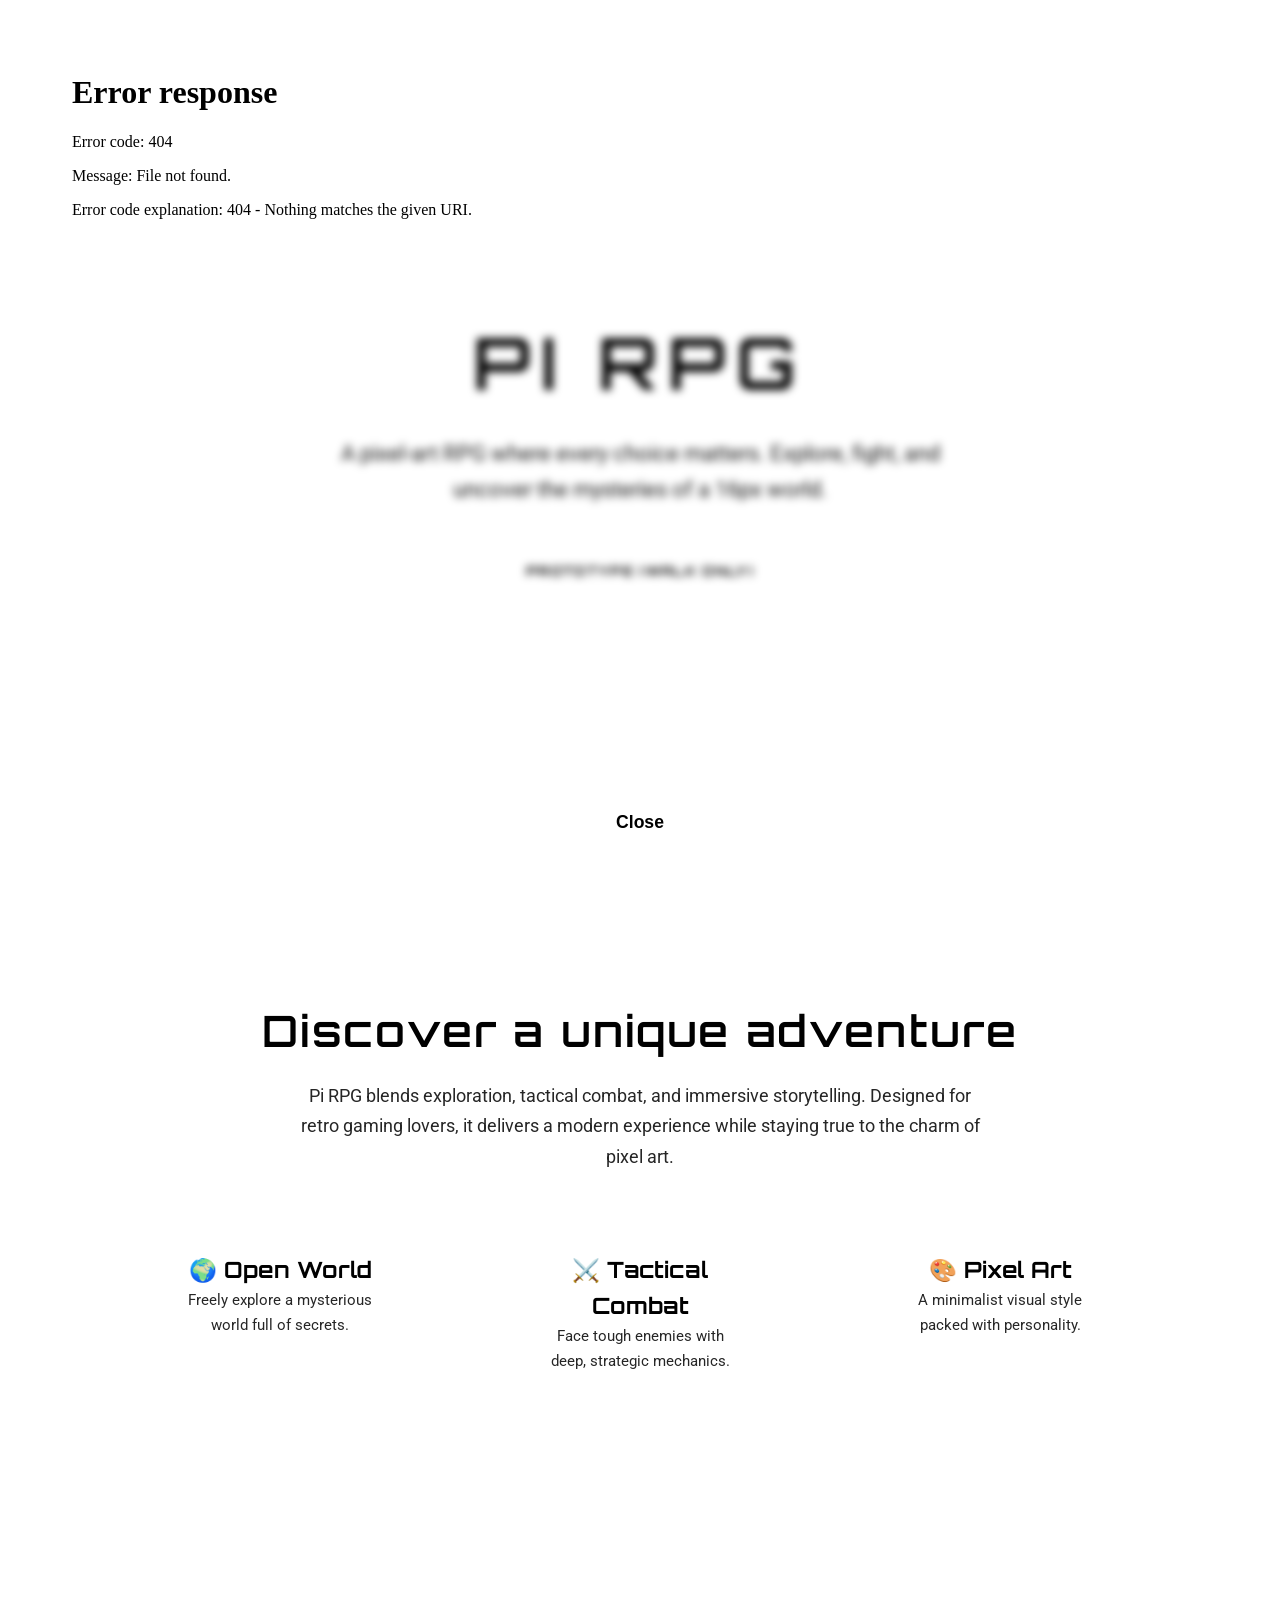
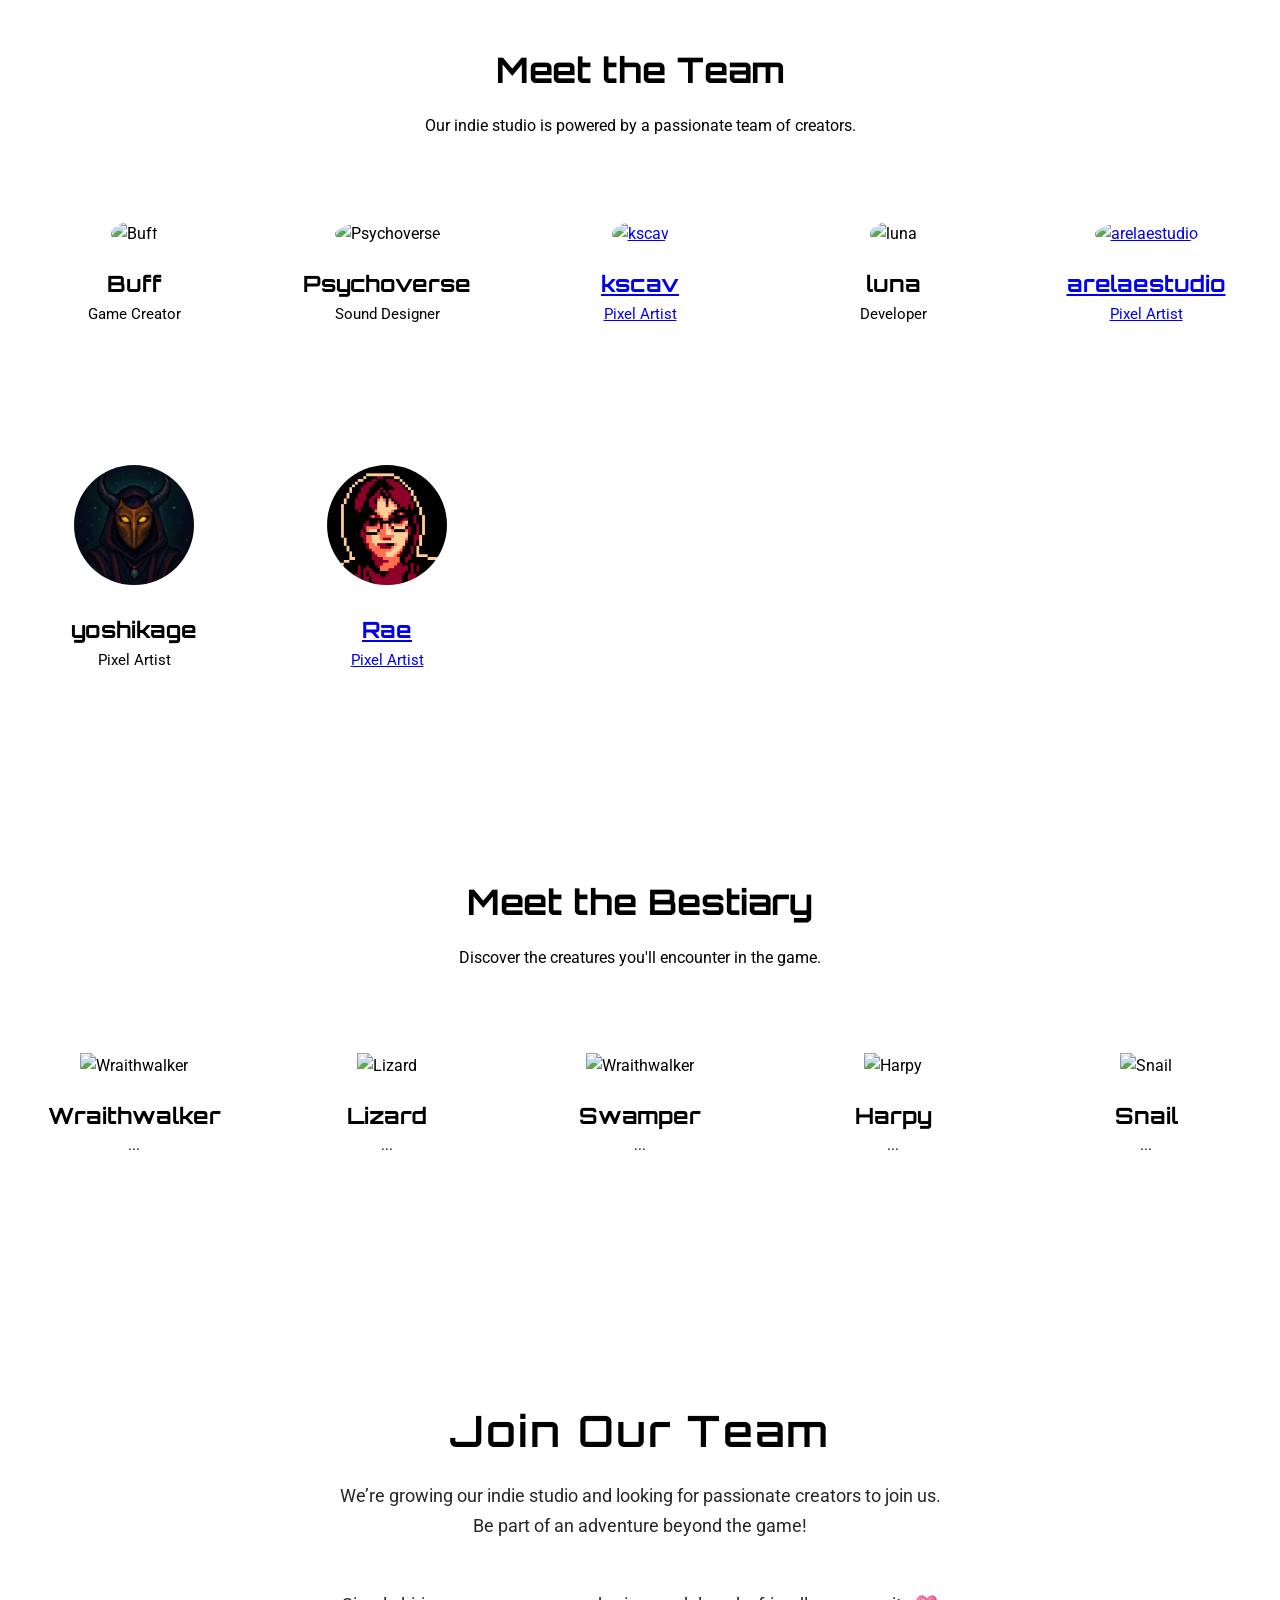
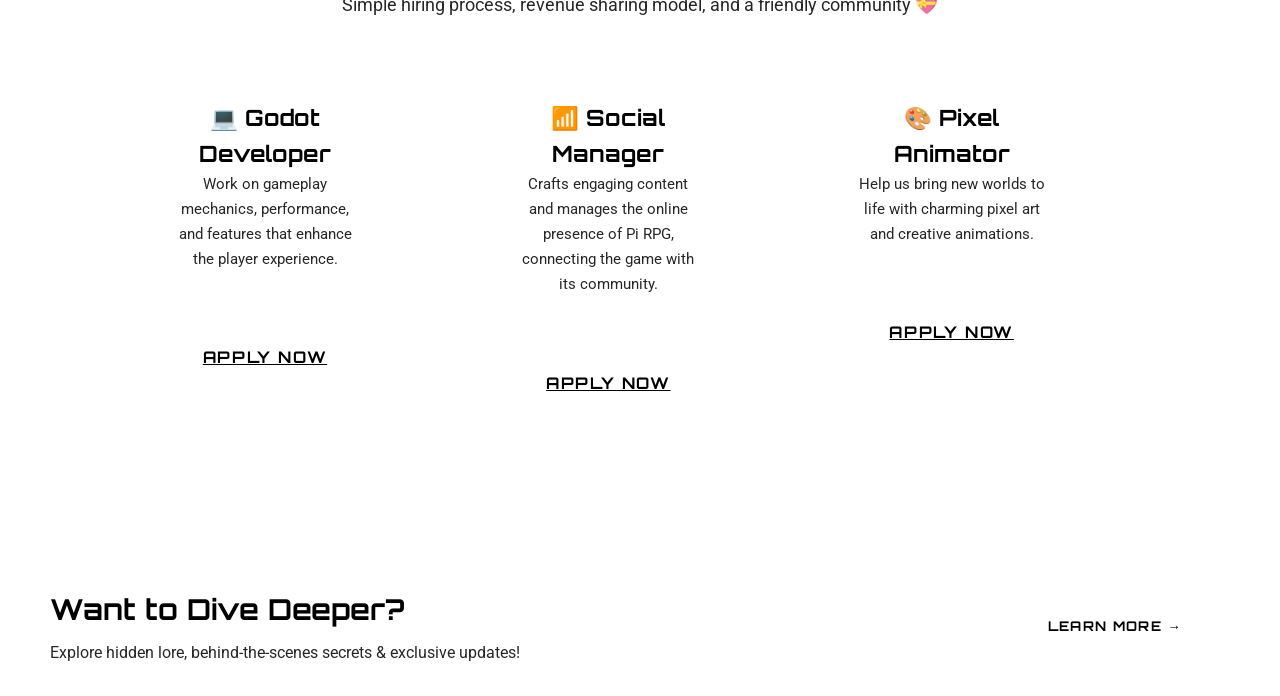
==== index.html @ 61b98105 "Yoshi + Rae" ====
<!DOCTYPE html>
<html lang="en">
<head>
  

    <!-- Google tag (gtag.js) -->
<script async src="https://www.googletagmanager.com/gtag/js?id=G-9VZMG3ZNVC"></script>
<script>
  window.dataLayer = window.dataLayer || [];
  function gtag(){dataLayer.push(arguments);}
  gtag('js', new Date());

  gtag('config', 'G-9VZMG3ZNVC');
</script>
  <meta charset="UTF-8" />
  <title>Pi RPG – Home</title>
  <meta name="viewport" content="width=device-width, initial-scale=1" />
  <link href="https://fonts.googleapis.com/css2?family=Orbitron:wght@600&family=Roboto:wght@300;400;700&display=swap" rel="stylesheet" />
  <link rel="stylesheet" href="css/styles.css" />
  <link rel="stylesheet" href="css/palette.css" />
  <link rel="stylesheet" href="css/scroll-banner.css" />
</head>
<body>

  <!-- HERO -->
  <section class="hero">
    <div class="hero-content">
      <h1>Pi RPG</h1>
      <p>A pixel-art RPG where every choice matters. Explore, fight, and uncover the mysteries of a 16px world.</p>
      <button class="btn-primary" id="playBtn">Prototype (walk only)</button>
    </div>
  </section>

  <!-- Game presentation -->
  <section class="section">
    <h2>Discover a unique adventure</h2>
    <p>Pi RPG blends exploration, tactical combat, and immersive storytelling. Designed for retro gaming lovers, it delivers a modern experience while staying true to the charm of pixel art.</p>
    <div class="features">
      <div class="team-card">
        <h3>🌍 Open World</h3>
        <p>Freely explore a mysterious world full of secrets.</p>
      </div>
      <div class="team-card">
        <h3>⚔️ Tactical Combat</h3>
        <p>Face tough enemies with deep, strategic mechanics.</p>
      </div>
      <div class="team-card">
        <h3>🎨 Pixel Art</h3>
        <p>A minimalist visual style packed with personality.</p>
      </div>
    </div>
  </section>

    <!-- Dynamic Team section -->
  <div id="team-container"></div>
  <div id="bestiary-container"></div>

  <!-- Recruitment section -->
  <section class="section">
    <h2>Join Our Team</h2>
    <p class="recruitment-intro">
      We’re growing our indie studio and looking for passionate creators to join us.  
      <br>Be part of an adventure beyond the game!
    </p>
    <p class="recruitment-intro">
      Simple hiring process, revenue sharing model, and a friendly community 💝
    </p>

    <div class="job-cards">
            <div class="team-card">
        <h3>💻 Godot Developer</h3>
        <p>Work on gameplay mechanics, performance, and features that enhance the player experience.</p>
        <br>
        <a href="https://discord.gg/mexYcAFEc9" target="_blank" class="btn-secondary">Apply Now</a>
      </div>
            <div class="team-card">
        <h3>📶 Social Manager</h3>
        <p>Crafts engaging content and manages the online presence of Pi RPG, connecting the game with its community.</p>
        <br>
        <a href="https://discord.gg/mexYcAFEc9" target="_blank" class="btn-secondary">Apply Now</a>
      </div>
      <div class="team-card">
        <h3>🎨 Pixel Animator</h3>
        <p>Help us bring new worlds to life with charming pixel art and creative animations.</p>
        <br>
        <a href="https://discord.gg/mexYcAFEc9" target="_blank" class="btn-secondary">Apply Now</a>
      </div>

    </div>

  </section>

<section class="learn-more-banner">
  <div class="learn-banner-content">
    <h2>Want to Dive Deeper?</h2>
    <p>Explore hidden lore, behind-the-scenes secrets & exclusive updates!</p>
  </div>
  <button class="btn-primary" onclick="window.location.href='roadmap.html'">
    Learn More →
  </button>
</section>


  <!-- Game modal window -->
  <div class="game-modal" id="gameModal">
    <iframe src="Game/Pi RPG.html" allowfullscreen></iframe>
    <button class="close-btn" id="closeBtn">Close</button>
  </div>

  <script src="js/main.js"></script>

  <!-- Script to load finance.html + team.html + footer.html dynamically -->
  <script>

          // Load team.html
    fetch('bestiary.html')
      .then(response => response.text())
      .then(data => {
        document.getElementById('team-container').innerHTML = data;
      })
      .catch(error => console.error('Error loading bestiary:', error));
  </script>
<div id="scroll-banner-container"></div>
<script src="js/scroll-banner.js"></script>

</body>
</html>
---- css/styles.css ----
@import url('./palette.css');

/* === Reset === */
*, *::before, *::after {
  margin: 0;
  padding: 0;
  box-sizing: border-box;
}

body {
  font-family: 'Roboto', sans-serif;
  background: var(--color-bg-main);
  color: var(--color-text-light);
  line-height: 1.6;
  overflow-x: hidden;
  -webkit-font-smoothing: antialiased;
  -moz-osx-font-smoothing: grayscale;
}

/* === Animations === */
@keyframes fadeInUp {
  from { opacity: 0; transform: translateY(20px);}
  to { opacity: 1; transform: translateY(0);}
}

/* === Hero === */
.hero {
  height: 100vh;
  background: linear-gradient(var(--color-gradient-hero1), var(--color-gradient-hero2)), url('../assets/3.webp') center/cover no-repeat;
  display: flex;
  flex-direction: column;
  justify-content: center;
  align-items: center;
  text-align: center;
  padding: 2rem 1rem;
  animation: fadeInUp 1s ease forwards;
  position: relative;
  z-index: 1;
}
.hero-content {
  background: var(--color-bg-glass);
  backdrop-filter: blur(1px);
  border-radius: 15px;
  padding: 2.5rem 3rem;
  max-width: 720px;
  box-shadow: 0 0 30px var(--color-shadow-glass);
  border: 1px solid var(--color-border-glass);
}
.hero h1 {
  font-family: 'Orbitron', sans-serif;
  font-weight: 600;
  font-size: clamp(3rem, 8vw, 4.5rem);
  letter-spacing: 0.15em;
  color: var(--color-primary);
  margin-bottom: 1rem;
  text-transform: uppercase;
  text-shadow: 0 0 10px var(--color-accent);
}
.hero p {
  font-size: clamp(1rem, 2.5vw, 1.4rem);
  color: var(--color-text-white);
  margin-bottom: 2.5rem;
  opacity: 0.9;
  text-shadow: 0 0 6px var(--color-accent2);
  font-weight: 400;
}

/* === Boutons === */
.btn-primary, .btn-secondary, .btn-social {
  font-family: 'Orbitron', sans-serif;
  border: none;
  border-radius: 40px;
  color: var(--color-text-white);
  font-weight: 700;
  cursor: pointer;
  transition: all 0.3s ease;
  text-transform: uppercase;
  letter-spacing: 0.1em;
  padding: 1rem 3rem;
  background: linear-gradient(135deg, var(--color-primary-dark), var(--color-primary-dark));
}
.btn-primary:hover, .btn-primary:focus,
.btn-secondary:hover, .btn-secondary:focus,
.btn-social:hover, .btn-social:focus {
  background: linear-gradient(135deg, var(--color-secondary), var(--color-accent));
  box-shadow: 0 0 25px var(--color-secondary);
  transform: scale(1.08);
  outline: none;
}
.btn-secondary {
  background: var(--color-accent2);
  border-radius: 10px;
  font-weight: bold;
  padding: 10px 25px;
}
.btn-secondary:hover {
  background: var(--color-secondary);
}

/* === Section === */
.section {
  padding: 6rem 1.5rem 8rem;
  max-width: 1080px;
  margin: 0 auto;
  text-align: center;
  animation: fadeInUp 1.2s ease forwards;
}
.section h2 {
  font-family: 'Orbitron', sans-serif;
  font-weight: 600;
  font-size: 2.7rem;
  color: var(--color-primary);
  margin-bottom: 1rem;
  letter-spacing: 0.05em;
}
.section p {
  max-width: 680px;
  margin: 0 auto 3rem;
  font-size: 1.15rem;
  opacity: 0.85;
  color: var(--color-text-secondary);
  line-height: 1.65;
}

/* === Features === */
.features {
  display: grid;
  grid-template-columns: repeat(auto-fit,minmax(280px,1fr));
  gap: 3rem;
  justify-items: center;
}
.feature {
  background: var(--color-bg-feature);
  border-radius: 20px;
  padding: 2rem 1.5rem;
  box-shadow: 0 0 25px var(--color-accent3);
  transition: transform 0.35s ease, box-shadow 0.35s ease;
  cursor: default;
  width: 100%;
  max-width: 320px;
}
.feature:hover {
  transform: translateY(-8px);
  box-shadow: 0 0 45px var(--color-accent3);
}
.feature h3 {
  font-family: 'Orbitron', sans-serif;
  font-weight: 600;
  font-size: 1.7rem;
  margin-bottom: 0.8rem;
  color: var(--color-secondary);
  text-shadow: 0 0 6px var(--color-secondary);
}
.feature p {
  font-size: 1rem;
  color: var(--color-text-white);
  line-height: 1.5;
}

/* === Modal === */
.game-modal {
  display: none;
  position: fixed;
  inset: 0;
  background: var(--color-bg-modal);
  backdrop-filter: blur(4px);
  display: flex;
  flex-direction: column;
  justify-content: center;
  align-items: center;
  z-index: 9999;
  padding: 2rem 1rem;
}
.game-modal iframe {
  width: 90vw;
  max-width: 1280px;
  height: 80vh;
  border-radius: 15px;
  box-shadow: 0 0 40px var(--color-shadow-modal);
  border: none;
  background: var(--color-bg-dark);
  animation: fadeInUp 0.6s ease forwards;
}
.close-btn {
  margin-top: 1.5rem;
  background: var(--color-text-dark);
  border: none;
  border-radius: 30px;
  color: var(--color-text-white);
  font-weight: 600;
  font-size: 1.1rem;
  padding: 0.9rem 2.5rem;
  cursor: pointer;
  transition: background-color 0.3s ease, transform 0.3s ease;
  box-shadow: 0 0 15px var(--color-accent2);
}
.close-btn:hover, .close-btn:focus {
  background: var(--color-accent);
  box-shadow: 0 0 25px var(--color-accent);
  transform: scale(1.1);
  outline: none;
}

/* === Recruitment === */
.recruitment {
  background: var(--color-bg-dark);
  padding: 80px 20px;
  text-align: center;
}
.recruitment h2 {
  font-family: 'Orbitron', sans-serif;
  font-size: 2.5rem;
  margin-bottom: 15px;
}
.recruitment-intro {
  max-width: 700px;
  margin: 0 auto 50px;
  opacity: 0.8;
  font-size: 1.1rem;
}
.job-cards {
  display: grid;
  grid-template-columns: repeat(auto-fit, minmax(280px, 1fr));
  gap: 30px;
  max-width: 1000px;
  margin: 0 auto;
}
.job-card {
  background: var(--color-bg-gradient-end);
  padding: 30px;
  border-radius: 15px;
  text-align: left;
  box-shadow: 0 0 15px var(--color-shadow-card);
  transition: transform 0.3s ease, box-shadow 0.3s ease;
}
.job-card:hover {
  transform: translateY(-5px);
  box-shadow: 0 0 20px var(--color-shadow-card);
}
.job-card h3 {
  color: var(--color-primary);
  margin-bottom: 15px;
}
.job-card p {
  opacity: 0.85;
  margin-bottom: 20px;
  line-height: 1.4;
}

/* === Team & Bestiary (homogénéisé) === */
.team, .bestiary {
  text-align: center;
  padding: 60px 20px;
  background: var(--color-bg-gradient-start);
  color: var(--color-text-light);
}
.team h2, .bestiary h2 {
  font-family: 'Orbitron', sans-serif;
  font-size: 2.2rem;
  margin-bottom: 15px;
  color: var(--color-primary);
}
.team p, .bestiary p {
  color: var(--color-text-muted);
  margin-bottom: 50px;
  max-width: 600px;
  margin-left: auto;
  margin-right: auto;
  font-size: 1rem;
}
.team-grid, .bestiary-grid {
  display: grid;
  grid-template-columns: repeat(auto-fit, minmax(200px, 1fr));
  gap: 25px;
  justify-items: center;
}
.team-card, .bestiary-card {
  background: var(--color-bg-glass);
  border-radius: 20px;
  padding: 2rem;
  box-shadow: 0 0 20px var(--color-shadow-glass);
  border: 1px solid var(--color-border-glass);
  transition: box-shadow 0.3s ease;
  max-width: 250px;
}
.team-card:hover, .bestiary-card:hover {
  box-shadow: 0 0 35px var(--color-primary);
}
.team-photo, .bestiary-photo {
  width: 120px;
  height: 120px;
  object-fit: cover;
  border-radius: 50%;
  margin-bottom: 1.2rem;
}
.bestiary-photo {
  object-fit: contain;
  border-radius: 0;
  border: none;
}
.team-card h3, .bestiary-card h3 {
  font-family: 'Orbitron', sans-serif;
  font-size: 1.4rem;
  color: var(--color-primary);
}
.team-card p, .bestiary-card p {
  color: var(--color-text-secondary);
  font-size: 0.95rem;
}

/* === Learn More Banner === */
.learn-more-banner {
  display: flex;
  align-items: center;
  justify-content: space-between;
  gap: 20px;
  padding: 30px 50px;
  background: var(--color-bg-banner);
  backdrop-filter: blur(12px);
  border-top: 1px solid var(--color-border-glass);
  box-shadow: 0 -5px 20px var(--color-shadow-glass);
  position: relative;
}
.learn-banner-content {
  max-width: 70%;
}
.learn-banner-content h2 {
  font-family: 'Orbitron', sans-serif;
  font-size: 1.8rem;
  color: var(--color-primary);
  text-shadow: 0 0 8px var(--color-shadow-card);
  margin-bottom: 8px;
}
.learn-banner-content p {
  color: var(--color-text-secondary);
  font-size: 1rem;
  opacity: 0.85;
}

/* === Social Icons === */
.social-icons {
  display: flex;
  justify-content: center;
  gap: 1rem;
}
.btn-social {
  padding: 10px 25px;
  background: var(--color-accent2);
  border: none;
  border-radius: 10px;
  color: var(--color-text-white);
  font-weight: bold;
  cursor: pointer;
  text-decoration: none;
  display: inline-flex;
  align-items: center;
  justify-content: center;
  transition: transform 0.2s ease, background-color 0.3s ease, color 0.3s ease;
}
.btn-social:hover {
  transform: scale(1.05);
}

/* === Responsive === */
@media (max-width: 768px) {
  .hero h1, .section h2, .team h2, .bestiary h2 { font-size: 2rem; }
  .hero-content { padding: 2rem; }
  .btn-primary, .btn-secondary, .btn-social { padding: 1rem 2.5rem; font-size: 1.1rem; }
  .feature { max-width: 100%; }
  .learn-more-banner { flex-direction: column; text-align: center; }
  .learn-banner-content { max-width: 100%; }
}

/* === Social hover colors (non palette, réseaux) === */
.btn-social.twitter:hover { background-color: #1DA1F2; color: white; }
.btn-social.reddit:hover { background-color: #FF4500; color: white; }
.btn-social.instagram:hover { background: radial-gradient(circle at 30% 107%, #fdf497 0%, #fdf497 5%, #fd5949 45%, #d6249f 60%, #285AEB 90%); color: white; }
.btn-social.tiktok:hover { background-color: #69C9D0; color: white; }
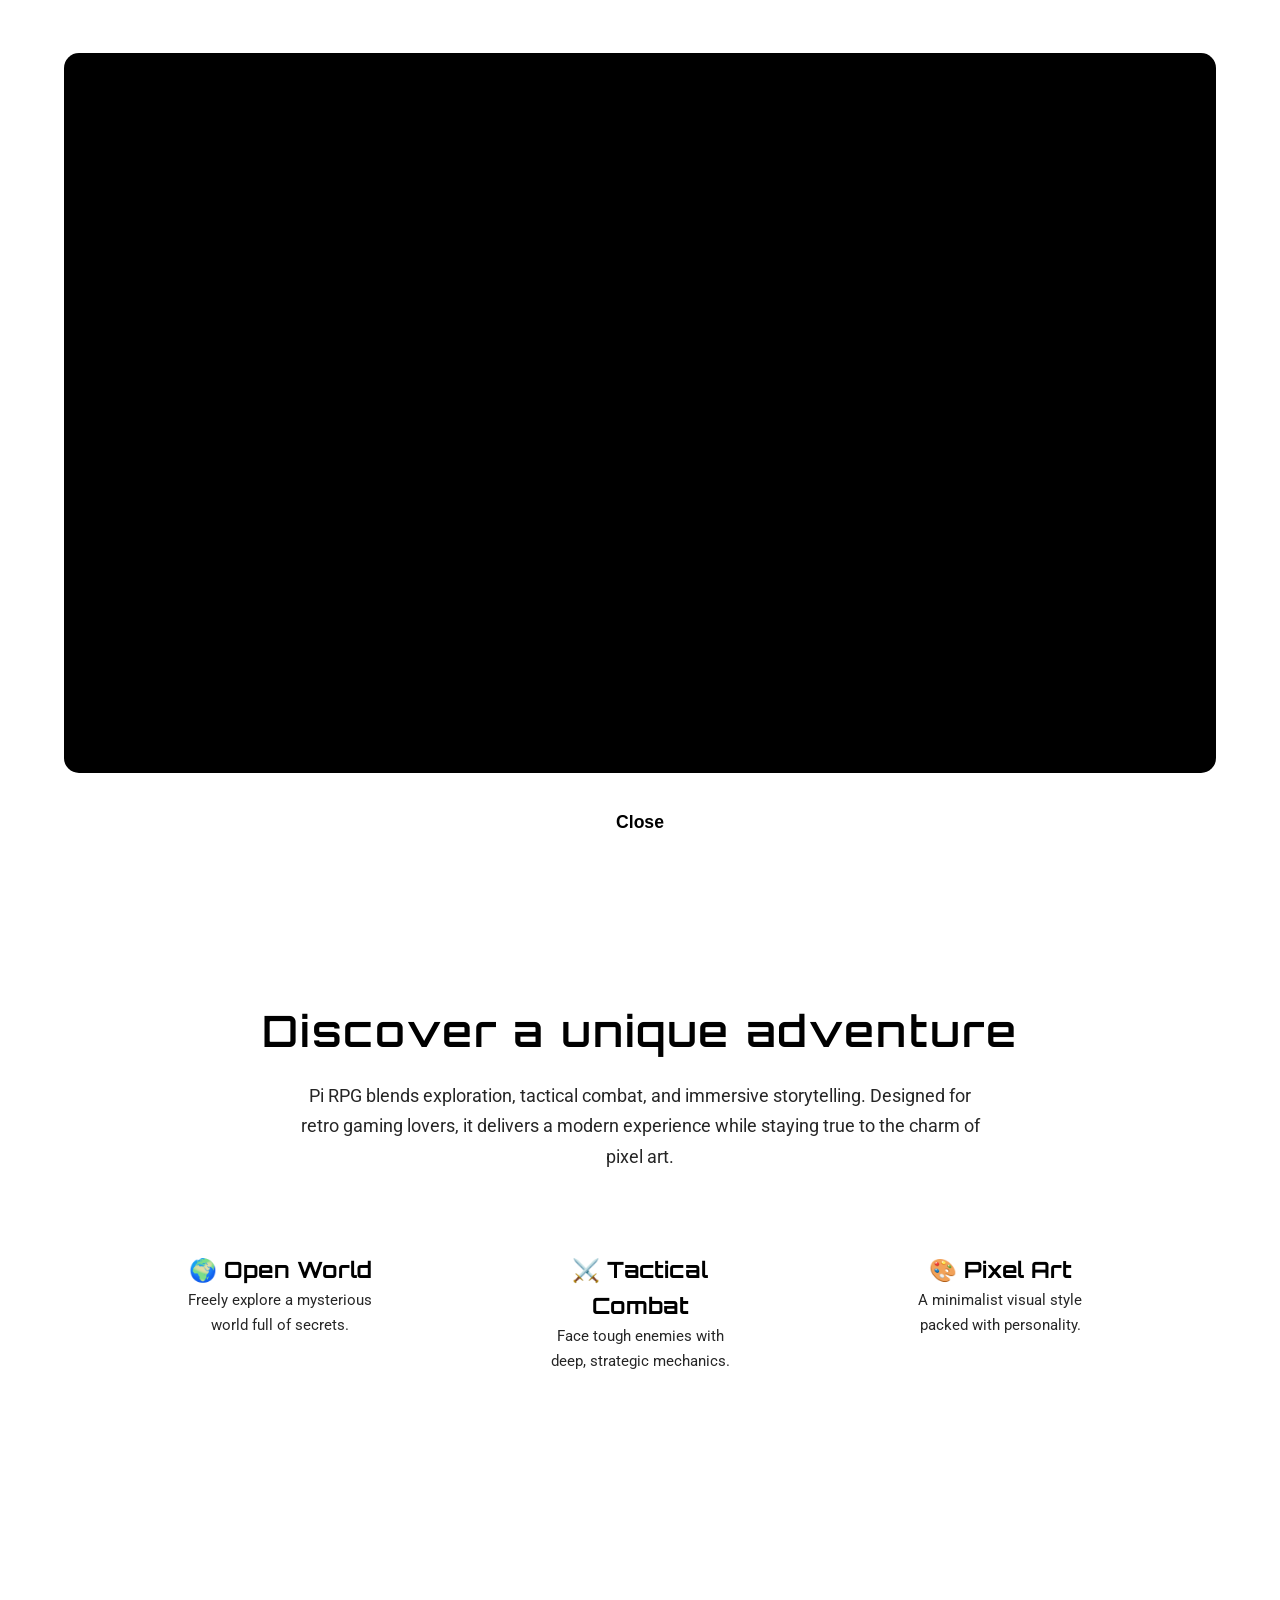
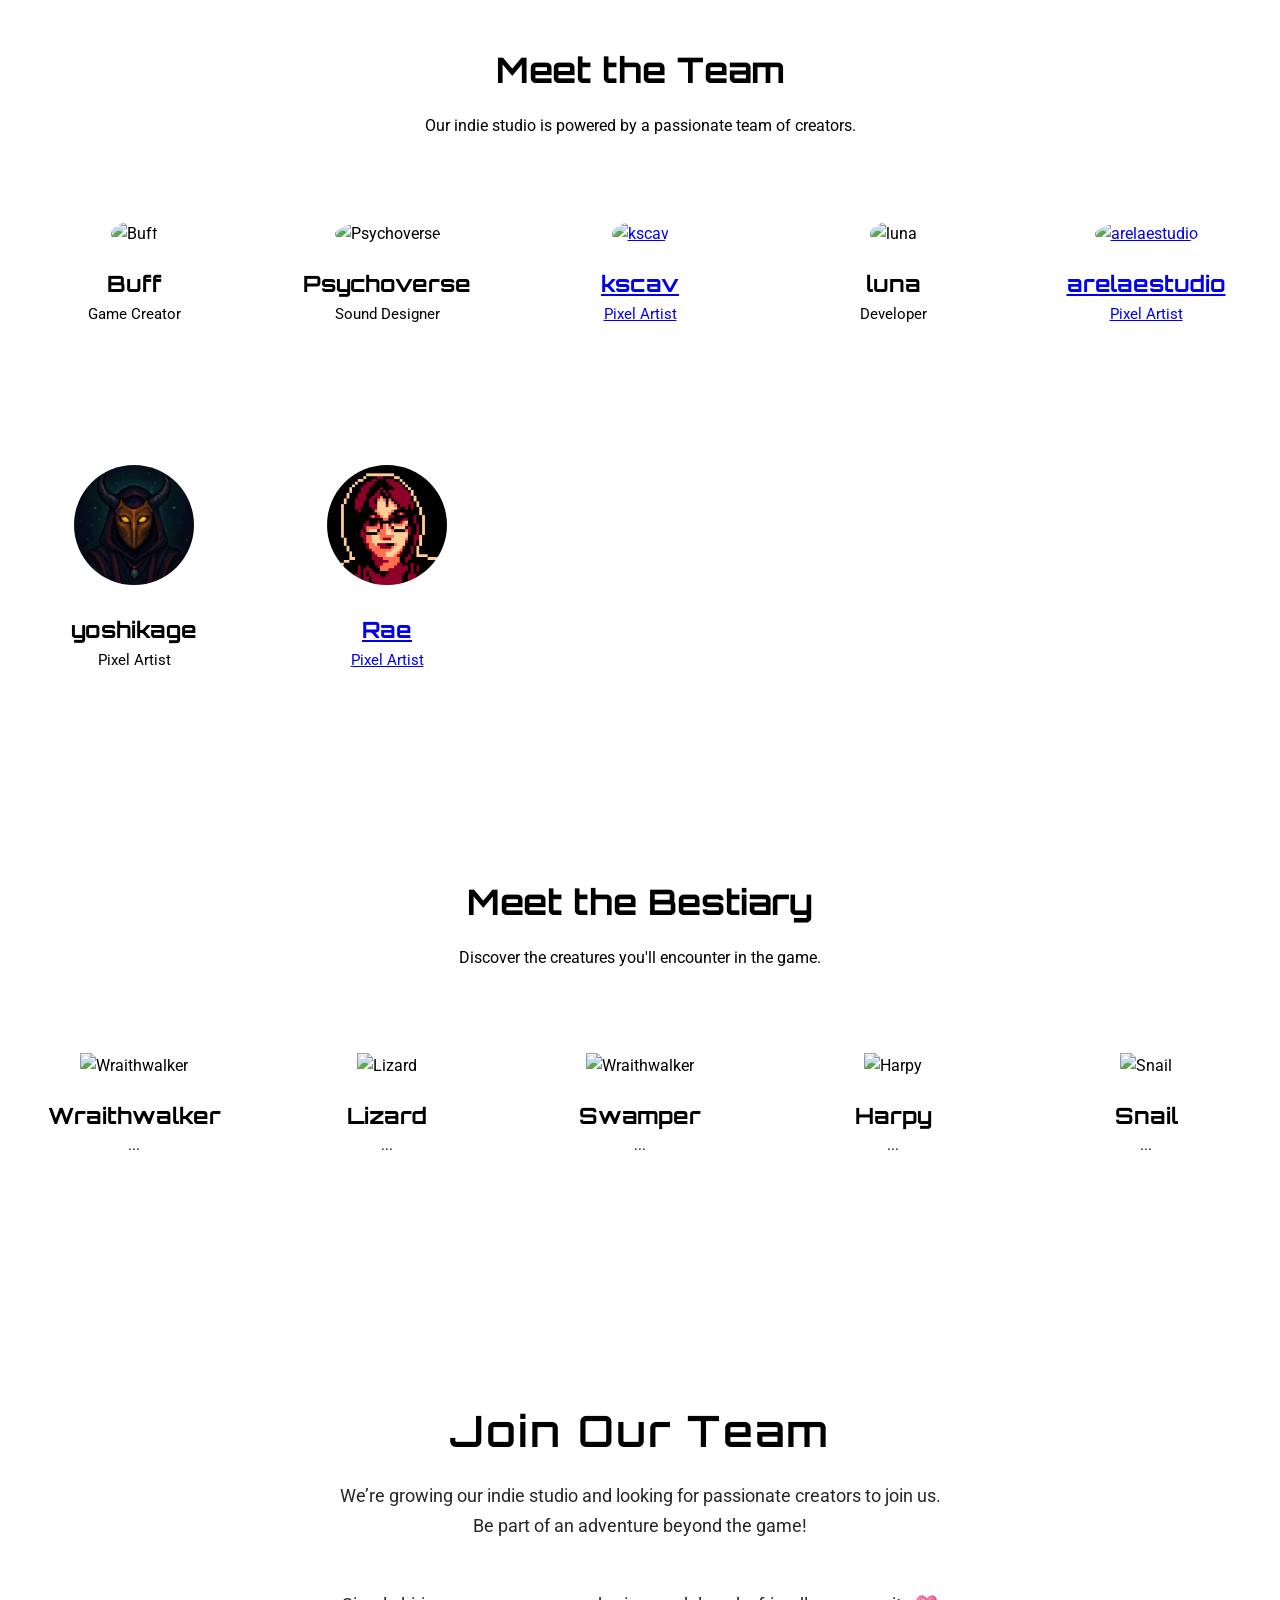
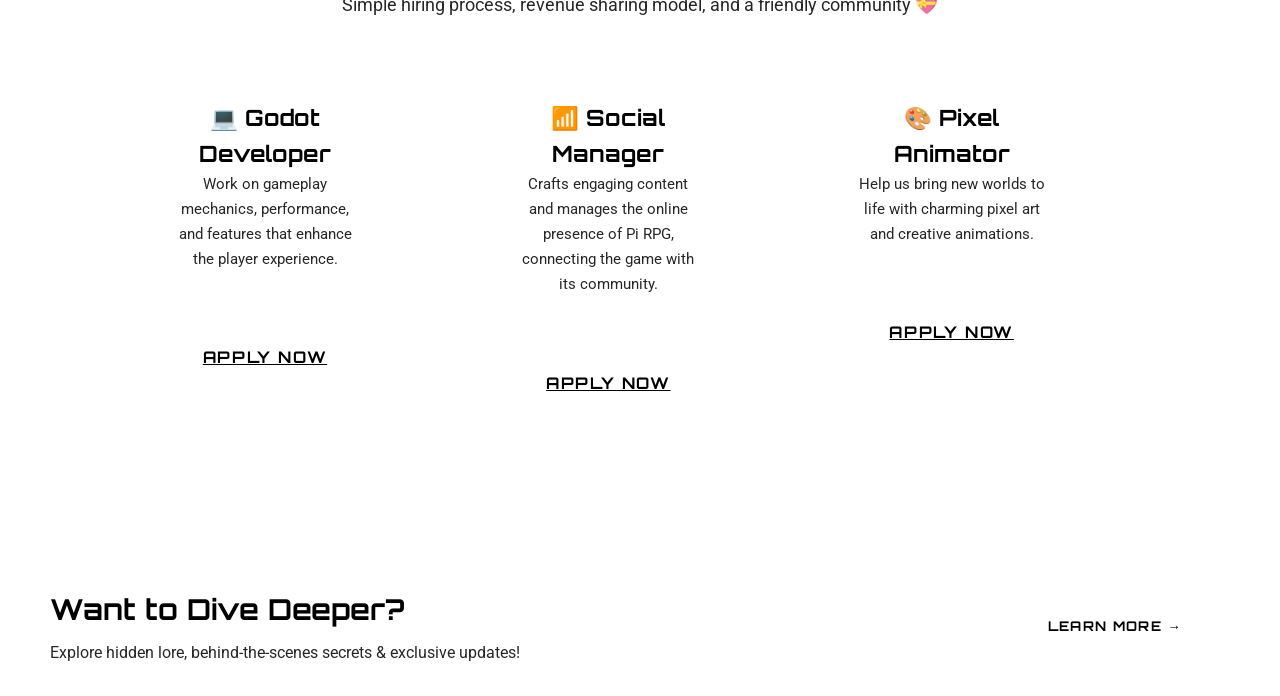
==== commit 6fcc2876: "gam" ====
--- a/index.html
+++ b/index.html
@@ -103,7 +103,7 @@
 
   <!-- Game modal window -->
   <div class="game-modal" id="gameModal">
-    <iframe src="Game/Pi RPG.html" allowfullscreen></iframe>
+    <iframe src="Game2/index.html" allowfullscreen></iframe>
     <button class="close-btn" id="closeBtn">Close</button>
   </div>
 
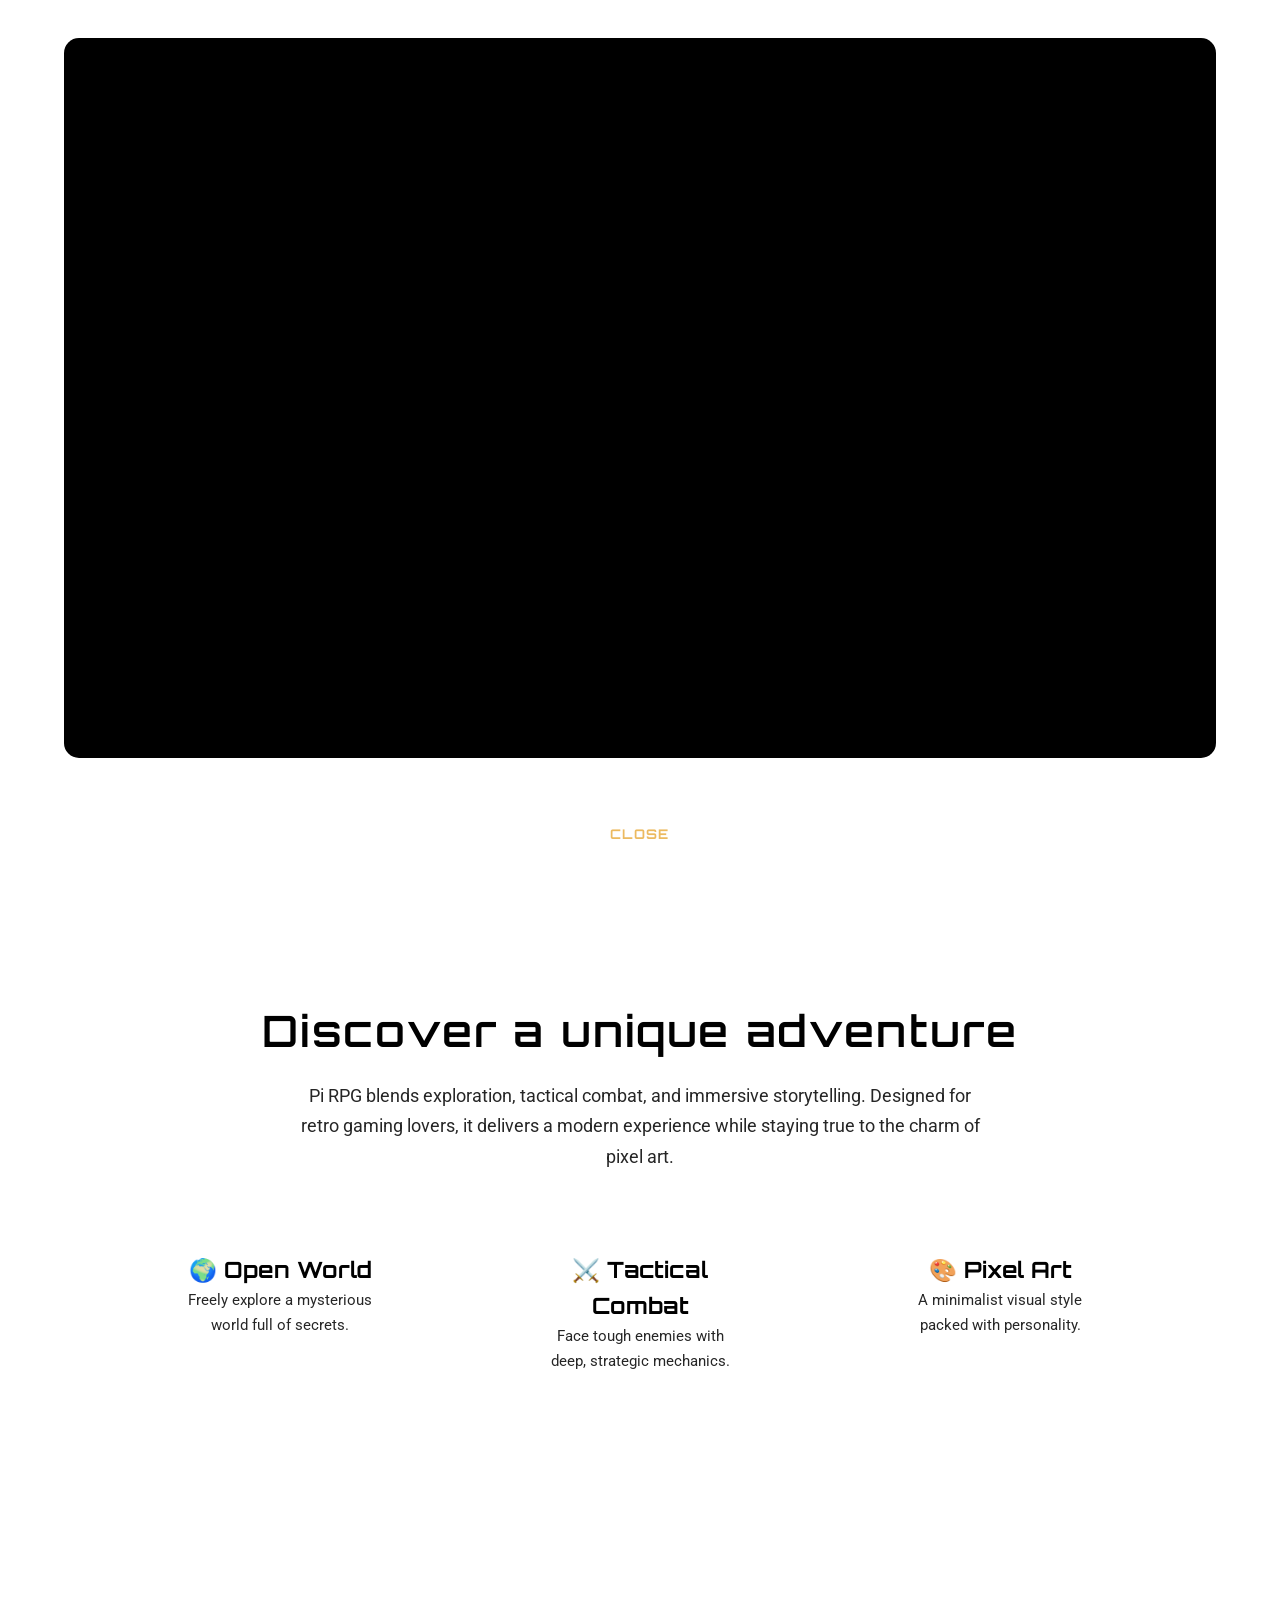
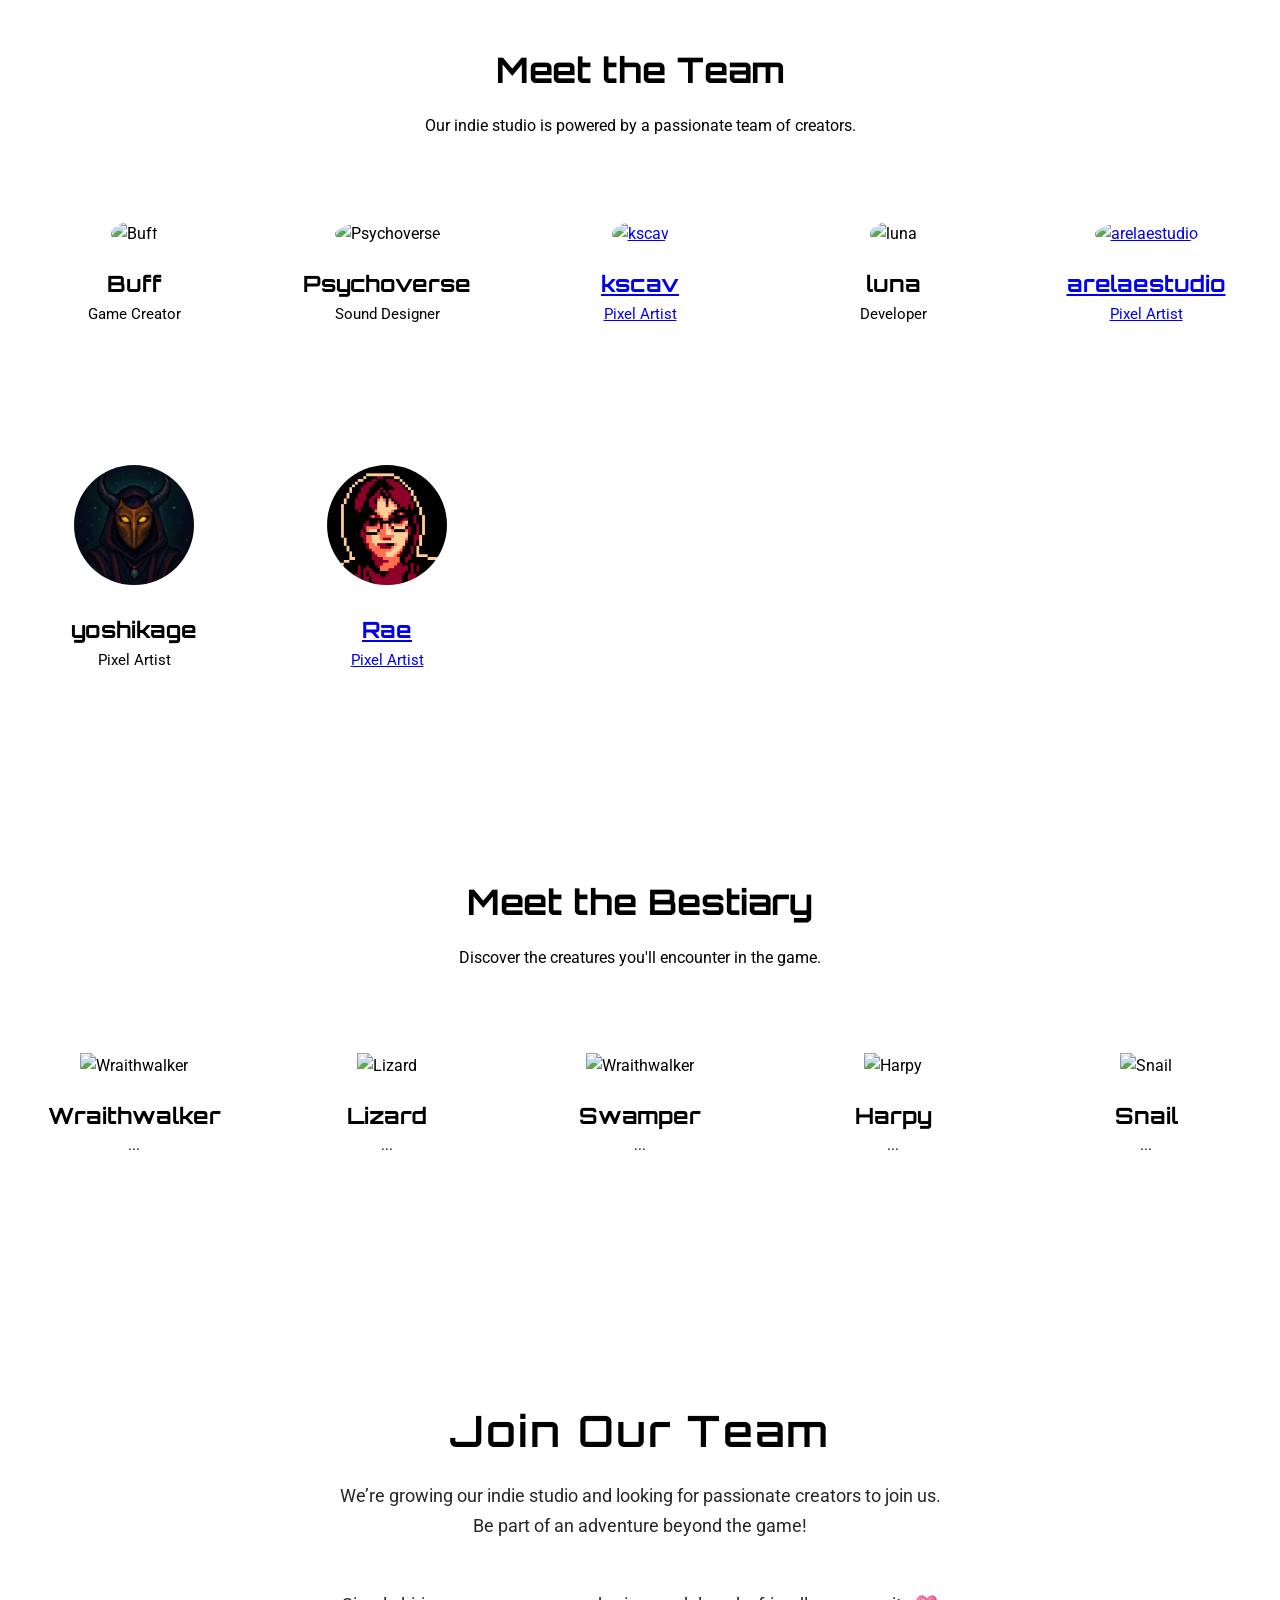
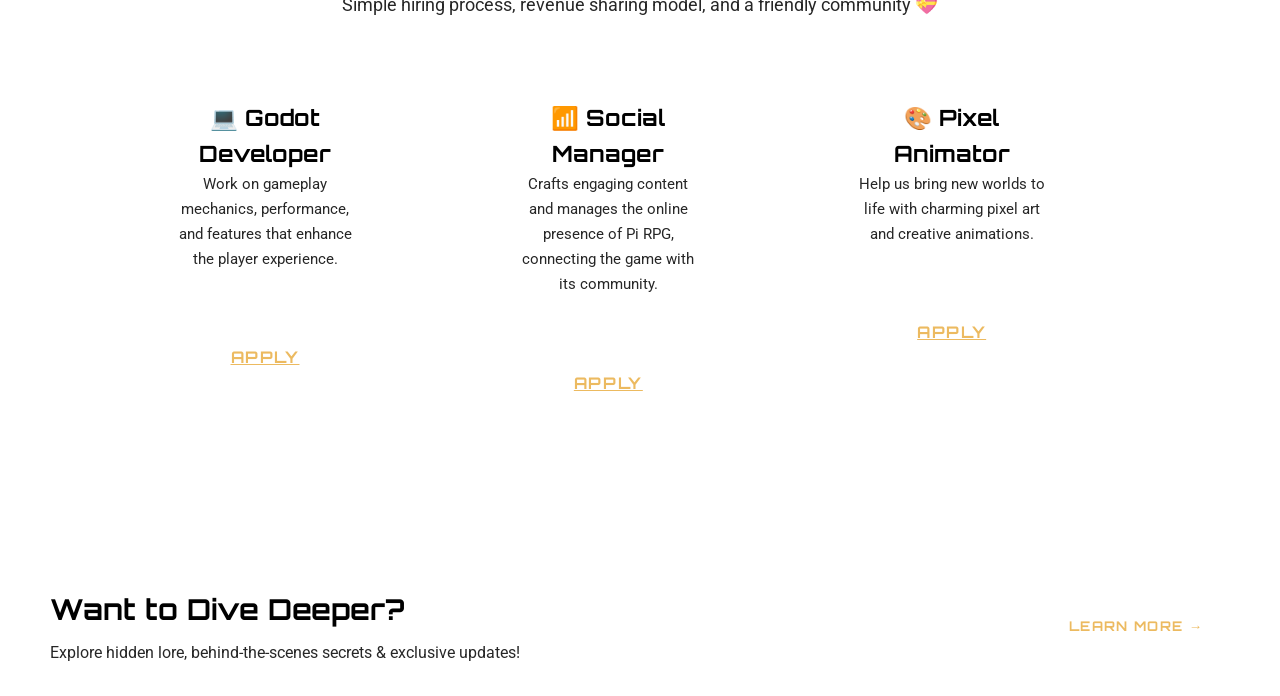
==== commit a21cb75f: "dialog + npc movement" ====
--- a/index.html
+++ b/index.html
@@ -24,12 +24,12 @@
 
   <!-- HERO -->
   <section class="hero">
-    <div class="hero-content">
-      <h1>Pi RPG</h1>
-      <p>A pixel-art RPG where every choice matters. Explore, fight, and uncover the mysteries of a 16px world.</p>
-      <button class="btn-primary" id="playBtn">Prototype (walk only)</button>
-    </div>
-  </section>
+  <div class="hero-content">
+    <img src="assets/LogoPi.png" alt="Pi RPG Logo" class="hero-logo">
+    <p>A pixel-art RPG where every choice matters. Explore, fight, and uncover the mysteries of a 16px world.</p>
+    <button class="btn-prototype" id="playBtn">Prototype</button>
+  </div>
+</section>
 
   <!-- Game presentation -->
   <section class="section">
@@ -71,19 +71,19 @@
         <h3>💻 Godot Developer</h3>
         <p>Work on gameplay mechanics, performance, and features that enhance the player experience.</p>
         <br>
-        <a href="https://discord.gg/mexYcAFEc9" target="_blank" class="btn-secondary">Apply Now</a>
+        <a href="https://discord.gg/mexYcAFEc9" target="_blank" class="btn-secondary">Apply</a>
       </div>
             <div class="team-card">
         <h3>📶 Social Manager</h3>
         <p>Crafts engaging content and manages the online presence of Pi RPG, connecting the game with its community.</p>
         <br>
-        <a href="https://discord.gg/mexYcAFEc9" target="_blank" class="btn-secondary">Apply Now</a>
+        <a href="https://discord.gg/mexYcAFEc9" target="_blank" class="btn-secondary">Apply</a>
       </div>
       <div class="team-card">
         <h3>🎨 Pixel Animator</h3>
         <p>Help us bring new worlds to life with charming pixel art and creative animations.</p>
         <br>
-        <a href="https://discord.gg/mexYcAFEc9" target="_blank" class="btn-secondary">Apply Now</a>
+        <a href="https://discord.gg/mexYcAFEc9" target="_blank" class="btn-secondary">Apply</a>
       </div>
 
     </div>
--- a/css/styles.css
+++ b/css/styles.css
@@ -64,37 +64,49 @@
   text-shadow: 0 0 6px var(--color-accent2);
   font-weight: 400;
 }
+.hero-logo {
+  display: block;
+  margin: 0 auto 1.2em auto;
+  max-width: 420px;
+  width: 90%;
+  height: auto;
+  border-radius: 18px;
+  background: transparent;
+}
 
 /* === Boutons === */
-.btn-primary, .btn-secondary, .btn-social {
-  font-family: 'Orbitron', sans-serif;
+.btn-primary,
+.btn-secondary,
+.btn-social,
+.btn-prototype,
+.close-btn {
+  background: url('../assets/DialogBox.png') center center / 100% 100% no-repeat;
+  color: #ecba60;
   border: none;
-  border-radius: 40px;
-  color: var(--color-text-white);
+  border-radius: 12px;
+  box-shadow: none;
+  background-color: transparent;
+  position: relative;
+  min-width: 180px;
+  min-height: 56px;
+  font-family: 'Orbitron', sans-serif;
   font-weight: 700;
-  cursor: pointer;
-  transition: all 0.3s ease;
   text-transform: uppercase;
   letter-spacing: 0.1em;
-  padding: 1rem 3rem;
-  background: linear-gradient(135deg, var(--color-primary-dark), var(--color-primary-dark));
+  cursor: pointer;
+  transition: filter 0.2s, transform 0.2s;
+  z-index: 1;
+  padding: 1em 2em;
 }
 .btn-primary:hover, .btn-primary:focus,
 .btn-secondary:hover, .btn-secondary:focus,
-.btn-social:hover, .btn-social:focus {
-  background: linear-gradient(135deg, var(--color-secondary), var(--color-accent));
-  box-shadow: 0 0 25px var(--color-secondary);
-  transform: scale(1.08);
+.btn-social:hover, .btn-social:focus,
+.btn-prototype:hover, .btn-prototype:focus,
+.close-btn:hover, .close-btn:focus {
+  filter: brightness(1.1) drop-shadow(0 0 8px var(--color-primary-light));
+  transform: scale(1.05);
   outline: none;
-}
-.btn-secondary {
-  background: var(--color-accent2);
-  border-radius: 10px;
-  font-weight: bold;
-  padding: 10px 25px;
-}
-.btn-secondary:hover {
-  background: var(--color-secondary);
+  color: #fff;
 }
 
 /* === Section === */
@@ -182,23 +194,7 @@
   animation: fadeInUp 0.6s ease forwards;
 }
 .close-btn {
-  margin-top: 1.5rem;
-  background: var(--color-text-dark);
-  border: none;
-  border-radius: 30px;
-  color: var(--color-text-white);
-  font-weight: 600;
-  font-size: 1.1rem;
-  padding: 0.9rem 2.5rem;
-  cursor: pointer;
-  transition: background-color 0.3s ease, transform 0.3s ease;
-  box-shadow: 0 0 15px var(--color-accent2);
-}
-.close-btn:hover, .close-btn:focus {
-  background: var(--color-accent);
-  box-shadow: 0 0 25px var(--color-accent);
-  transform: scale(1.1);
-  outline: none;
+  margin-top: 3rem;
 }
 
 /* === Recruitment === */
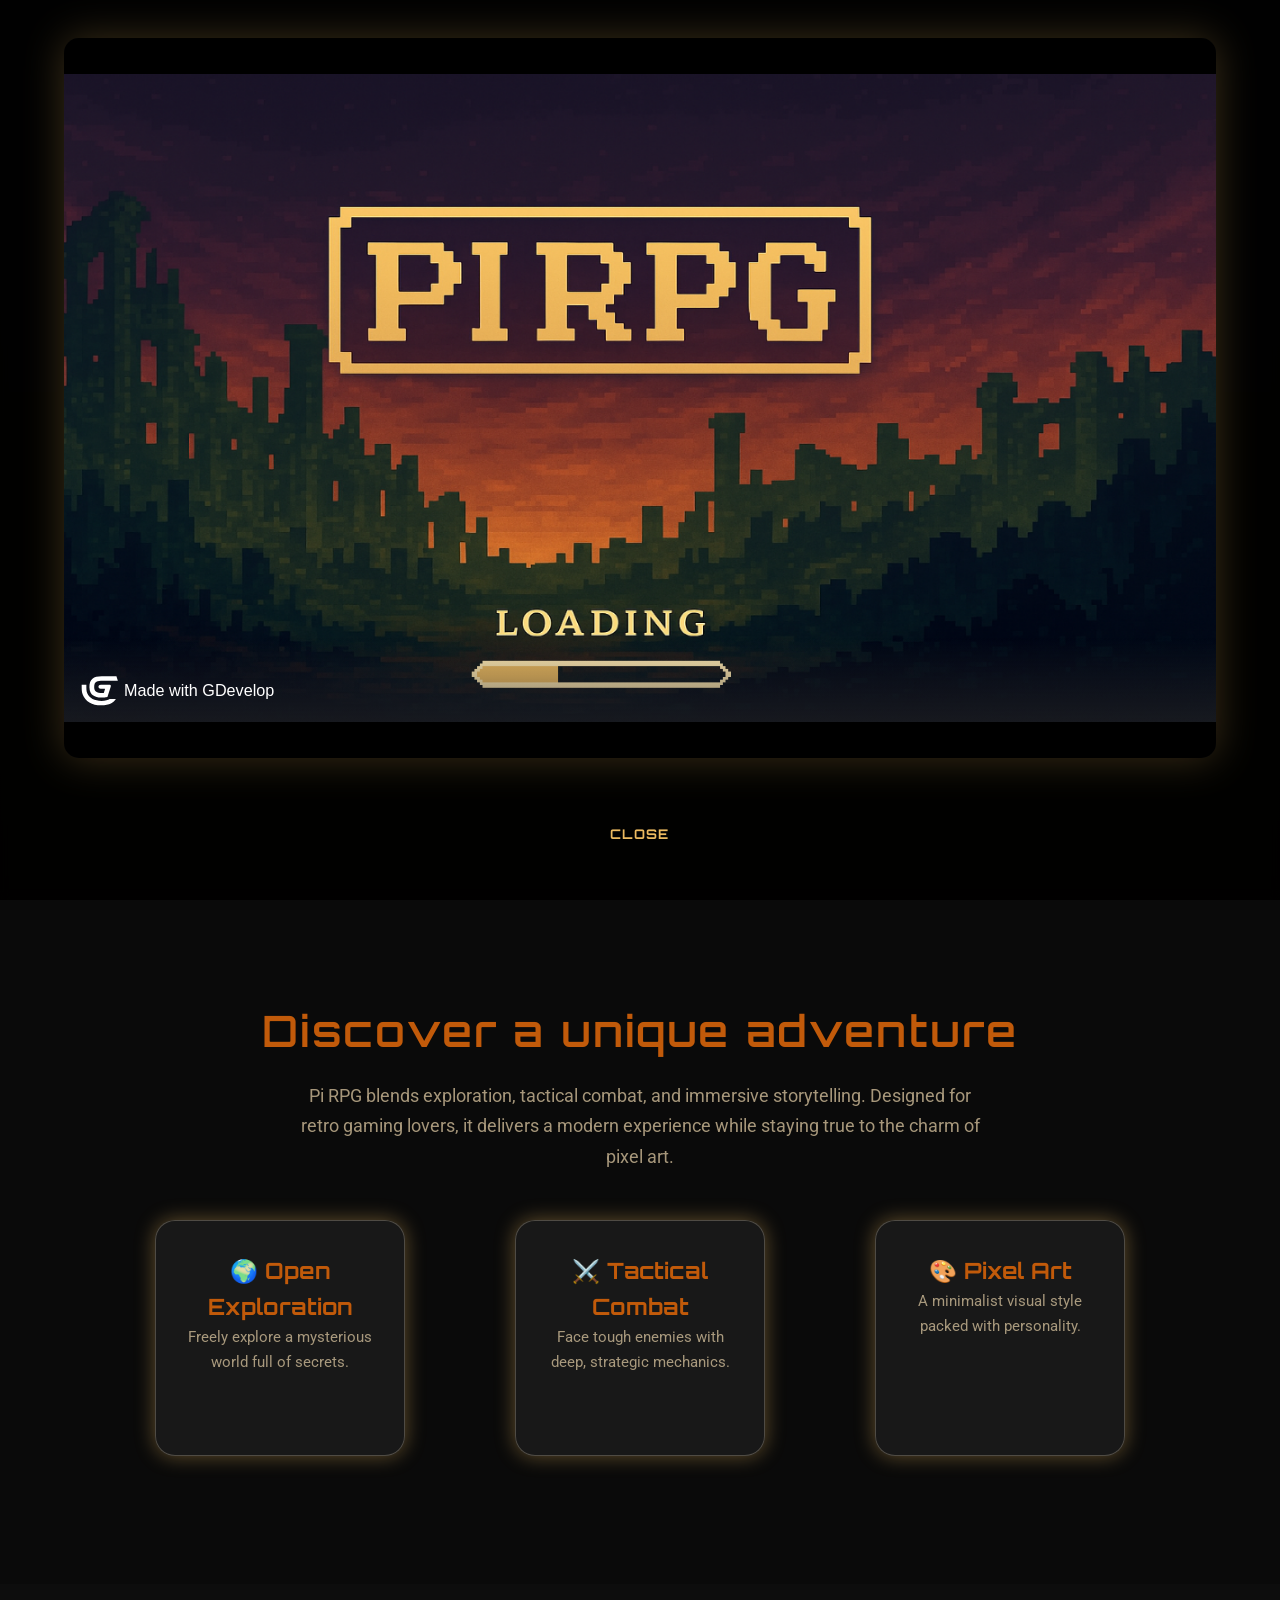
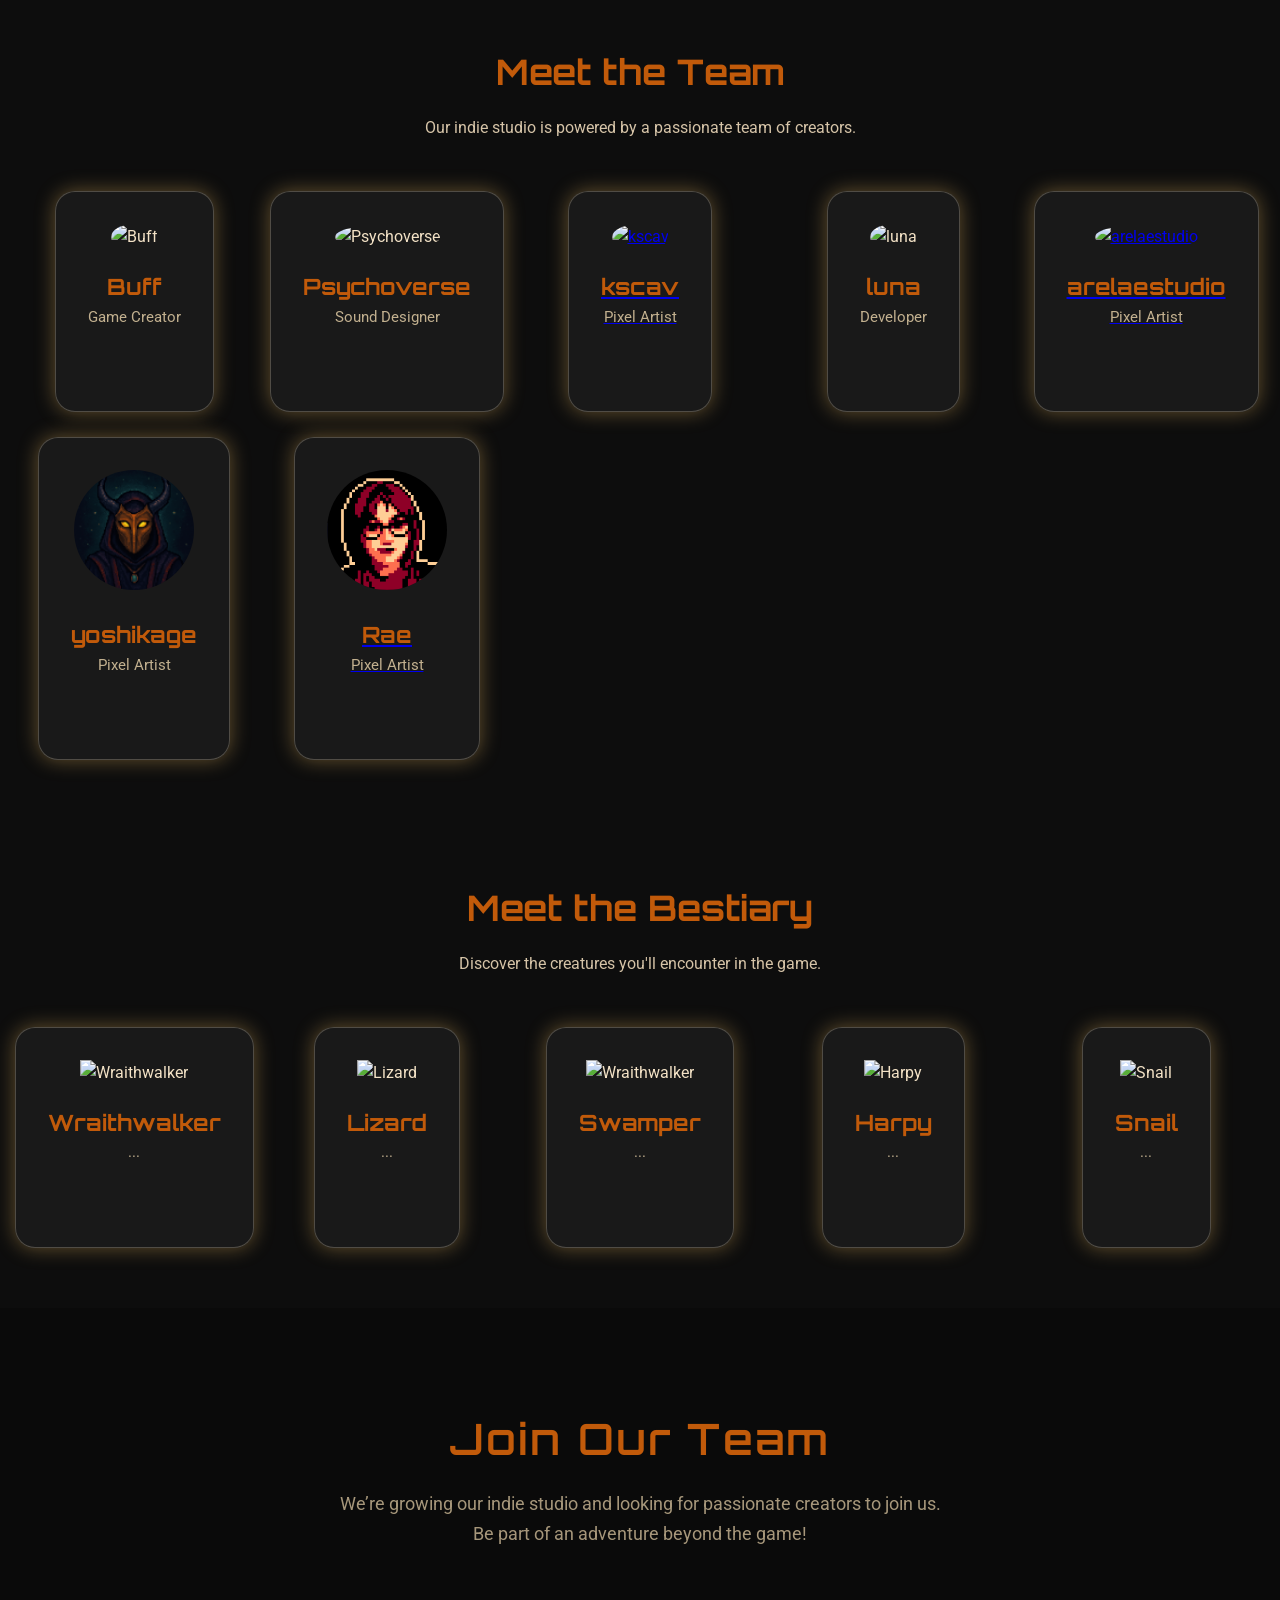
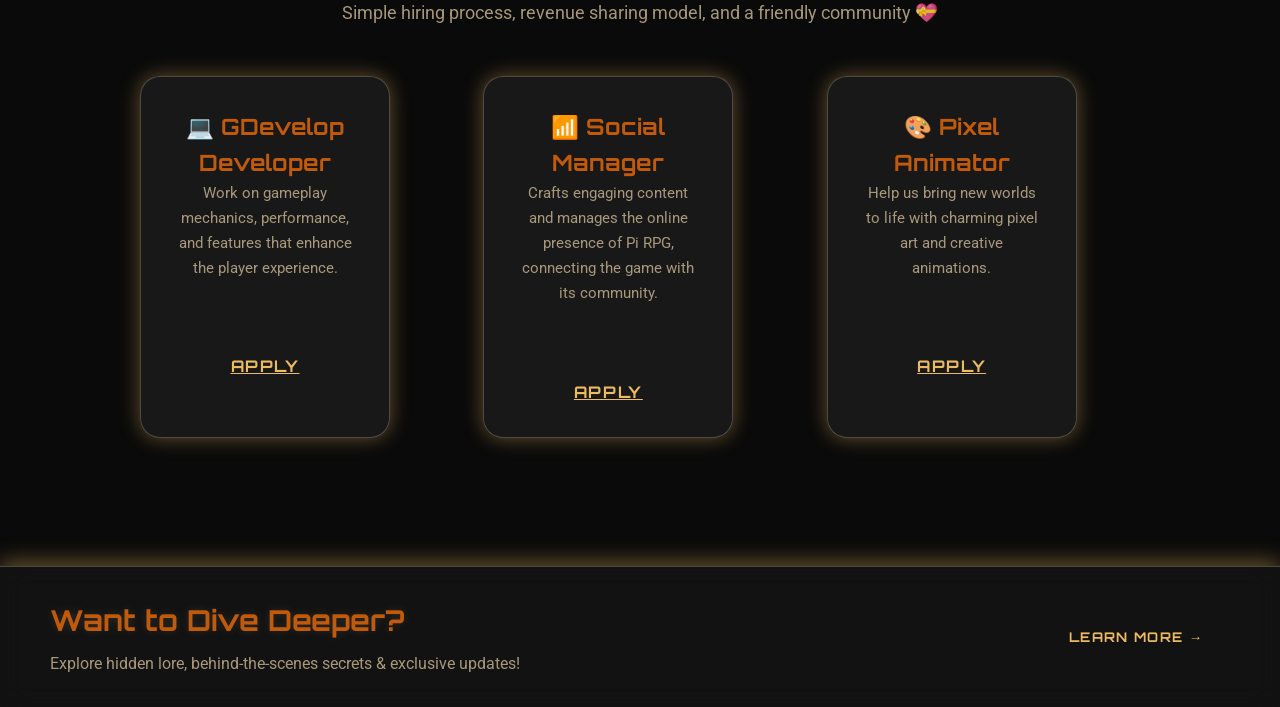
==== commit c1fbd4da: "new logo + game update" ====
--- a/index.html
+++ b/index.html
@@ -15,6 +15,7 @@
   <meta charset="UTF-8" />
   <title>Pi RPG – Home</title>
   <meta name="viewport" content="width=device-width, initial-scale=1" />
+  <link rel="icon" type="image/png" href="assets/LogoPi2.png" />
   <link href="https://fonts.googleapis.com/css2?family=Orbitron:wght@600&family=Roboto:wght@300;400;700&display=swap" rel="stylesheet" />
   <link rel="stylesheet" href="css/styles.css" />
   <link rel="stylesheet" href="css/palette.css" />
@@ -25,7 +26,7 @@
   <!-- HERO -->
   <section class="hero">
   <div class="hero-content">
-    <img src="assets/LogoPi.png" alt="Pi RPG Logo" class="hero-logo">
+    <img src="assets/LogoPi2.png" alt="Pi RPG Logo" class="hero-logo">
     <p>A pixel-art RPG where every choice matters. Explore, fight, and uncover the mysteries of a 16px world.</p>
     <button class="btn-prototype" id="playBtn">Prototype</button>
   </div>
@@ -37,7 +38,7 @@
     <p>Pi RPG blends exploration, tactical combat, and immersive storytelling. Designed for retro gaming lovers, it delivers a modern experience while staying true to the charm of pixel art.</p>
     <div class="features">
       <div class="team-card">
-        <h3>🌍 Open World</h3>
+        <h3>🌍 Open Exploration</h3>
         <p>Freely explore a mysterious world full of secrets.</p>
       </div>
       <div class="team-card">
@@ -68,7 +69,7 @@
 
     <div class="job-cards">
             <div class="team-card">
-        <h3>💻 Godot Developer</h3>
+        <h3>💻 GDevelop Developer</h3>
         <p>Work on gameplay mechanics, performance, and features that enhance the player experience.</p>
         <br>
         <a href="https://discord.gg/mexYcAFEc9" target="_blank" class="btn-secondary">Apply</a>
--- a/css/styles.css
+++ b/css/styles.css
@@ -42,7 +42,7 @@
   backdrop-filter: blur(1px);
   border-radius: 15px;
   padding: 2.5rem 3rem;
-  max-width: 720px;
+  max-width: 360px;
   box-shadow: 0 0 30px var(--color-shadow-glass);
   border: 1px solid var(--color-border-glass);
 }
@@ -58,16 +58,16 @@
 }
 .hero p {
   font-size: clamp(1rem, 2.5vw, 1.4rem);
-  color: var(--color-text-white);
+  color: var(--color-primary2);
   margin-bottom: 2.5rem;
   opacity: 0.9;
-  text-shadow: 0 0 6px var(--color-accent2);
+  text-shadow: 0 0 6px var(--color-primary);
   font-weight: 400;
 }
 .hero-logo {
   display: block;
   margin: 0 auto 1.2em auto;
-  max-width: 420px;
+  max-width: 120px;
   width: 90%;
   height: auto;
   border-radius: 18px;
--- a/css/palette.css
+++ b/css/palette.css
@@ -0,0 +1,46 @@
+:root {
+  /* === Bases sombres === */
+  --color-bg-main: #0a0a0a;
+  --color-bg-dark: #111;
+  --color-bg-glass: rgba(30, 30, 30, 0.74);
+  --color-bg-gradient-start: #0d0d0d;
+  --color-bg-gradient-end: #1a1a1a;
+  --color-bg-card: #141414;
+  --color-bg-feature: rgba(40, 40, 40, 0.4);
+  --color-bg-modal: rgba(0, 0, 0, 0.96);
+  --color-bg-banner: rgba(20, 20, 20, 0.8);
+
+  /* === Texte === */
+  --color-text-light: #f3e2c6; /* sable clair */
+  --color-text-muted: #d6c4a8;
+  --color-text-secondary: #c2b08f;
+  --color-text-dark: #222;
+  --color-text-white: #fff;
+
+  /* === Palette principale (sable/or) === */
+  --color-primary: #c15a0a;    /* couleur logo */
+  --color-primary2: #ecba60;       /* or chaud */
+  --color-primary-dark: #d29d3c;  /* or profond */
+  --color-primary-light: #f3e2c6; /* sable */
+  
+  --color-secondary: #b8894d;     /* bronze */
+  --color-accent: #f3e2c6;        /* sable clair */
+  --color-accent2: #ecba60;       /* doré */
+  --color-accent3: #ffe9b2;       /* ivoire chaud */
+  --color-accent4: #8c6a2f;       /* brun doré */
+
+  /* === Autres === */
+  --color-cyan: #9dd9d2; /* une touche turquoise pastel pour contraste */
+
+  /* Ombres / Bordures */
+  --color-shadow-glass: rgba(236, 186, 96, 0.4);
+  --color-shadow-card: rgba(243, 226, 198, 0.15);
+  --color-shadow-modal: rgba(236, 186, 96, 0.25);
+
+  --color-border-glass: rgba(243, 226, 198, 0.25);
+  --color-border-card: rgba(236, 186, 96, 0.35);
+
+  /* Dégradés */
+  --color-gradient-hero1: rgba(243, 226, 198, 0.1);
+  --color-gradient-hero2: rgba(236, 186, 96, 0.08);
+}
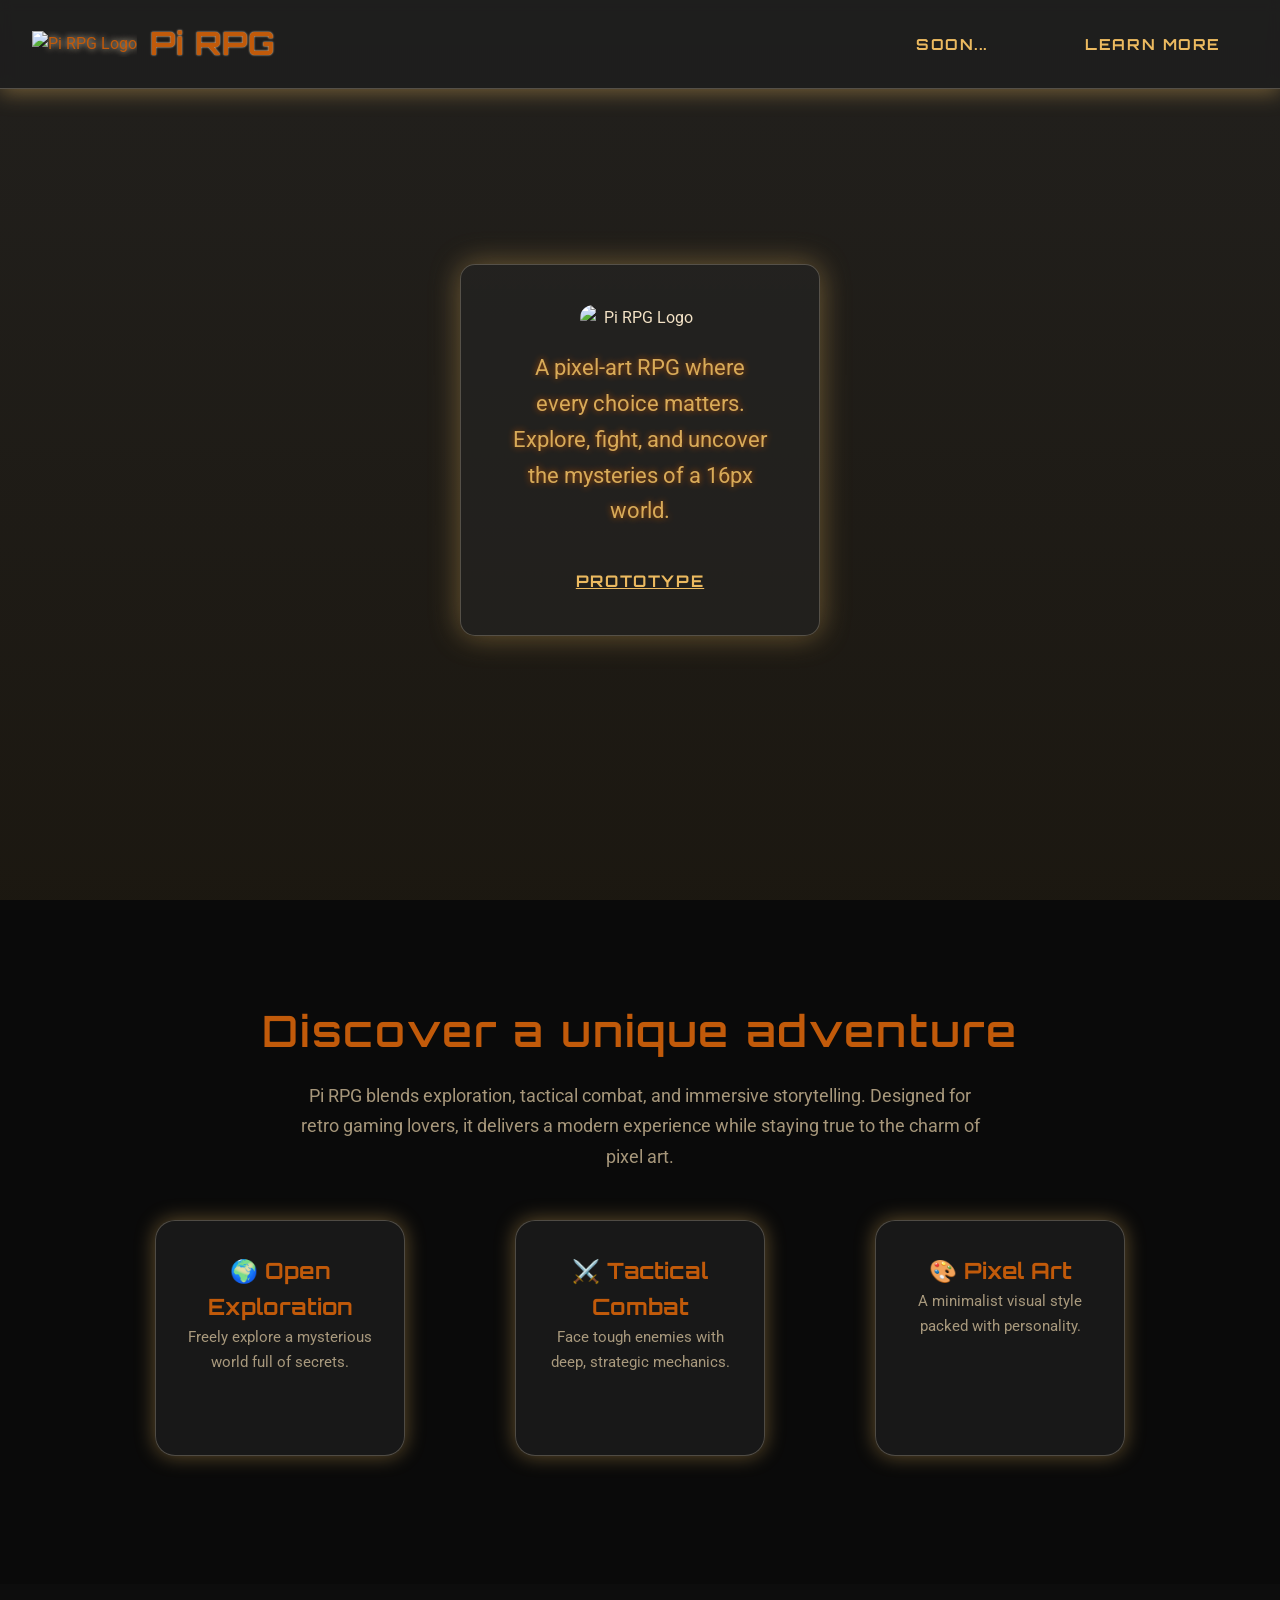
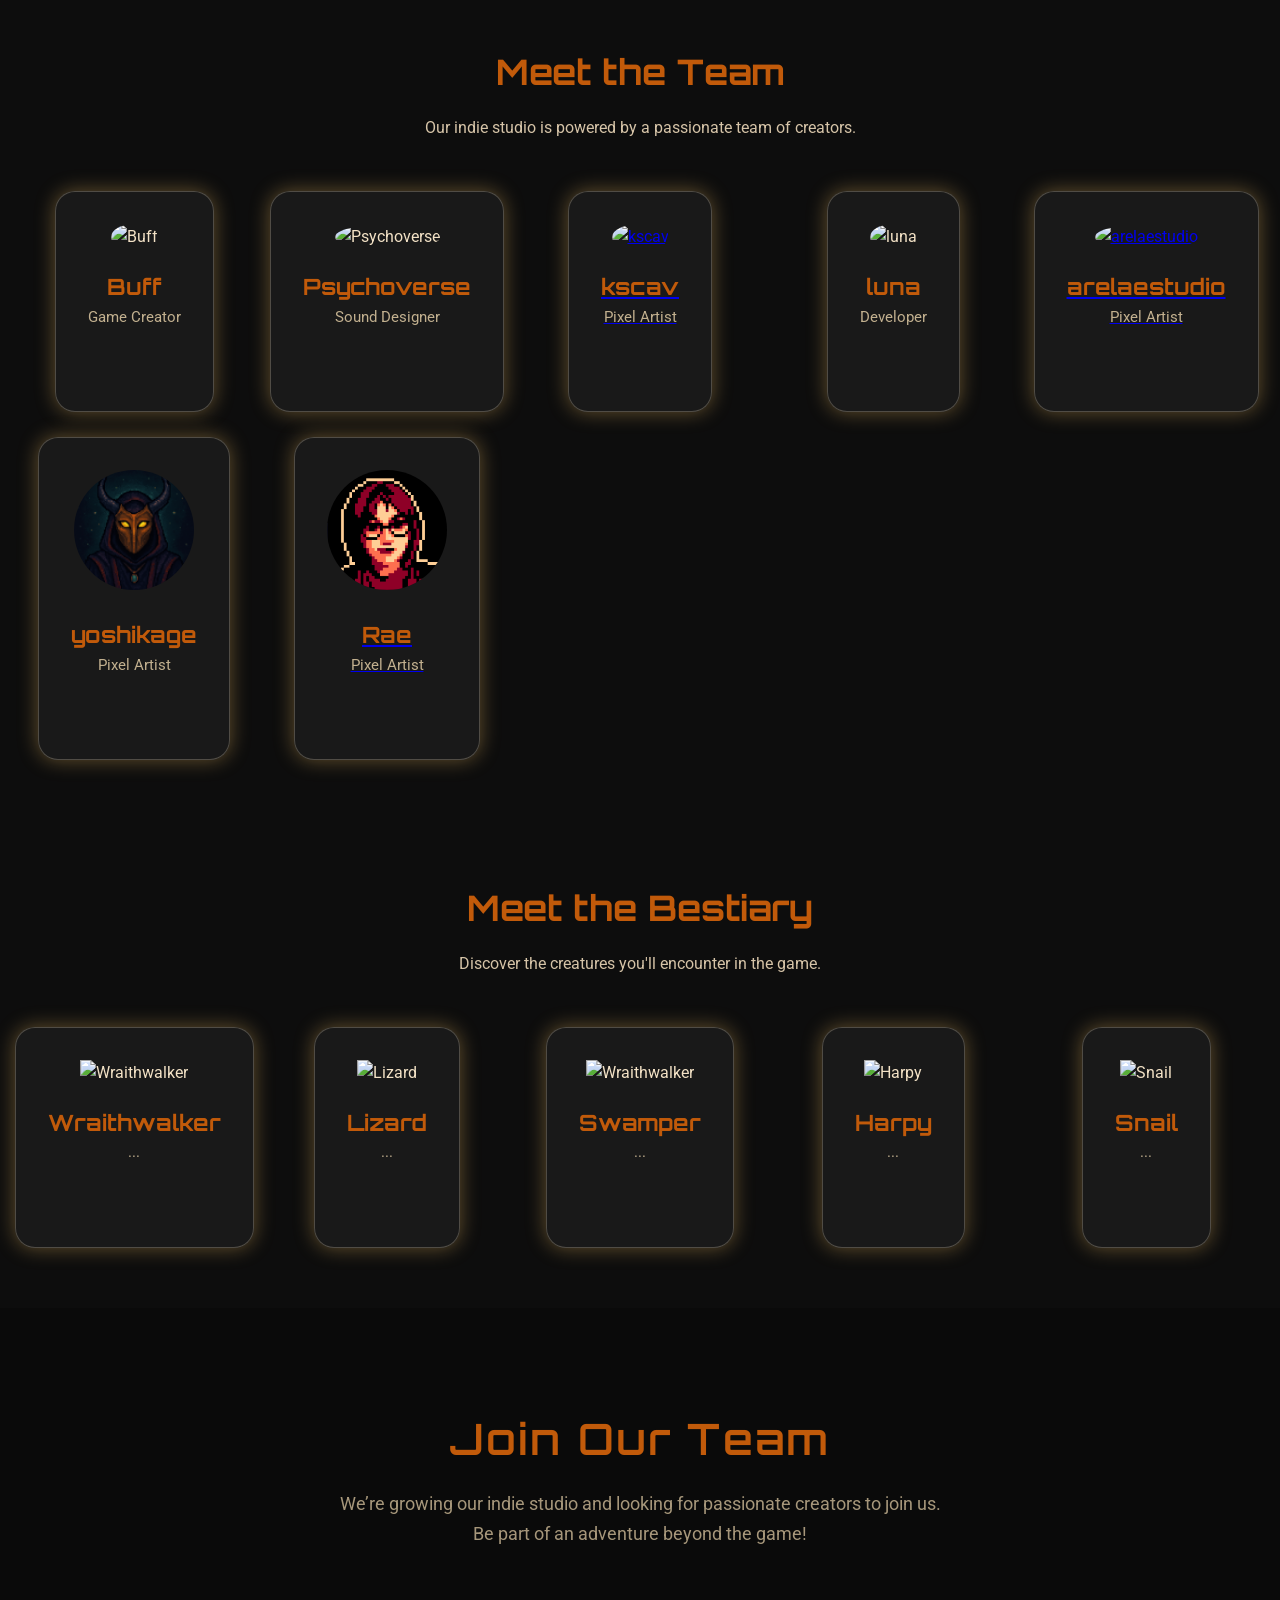
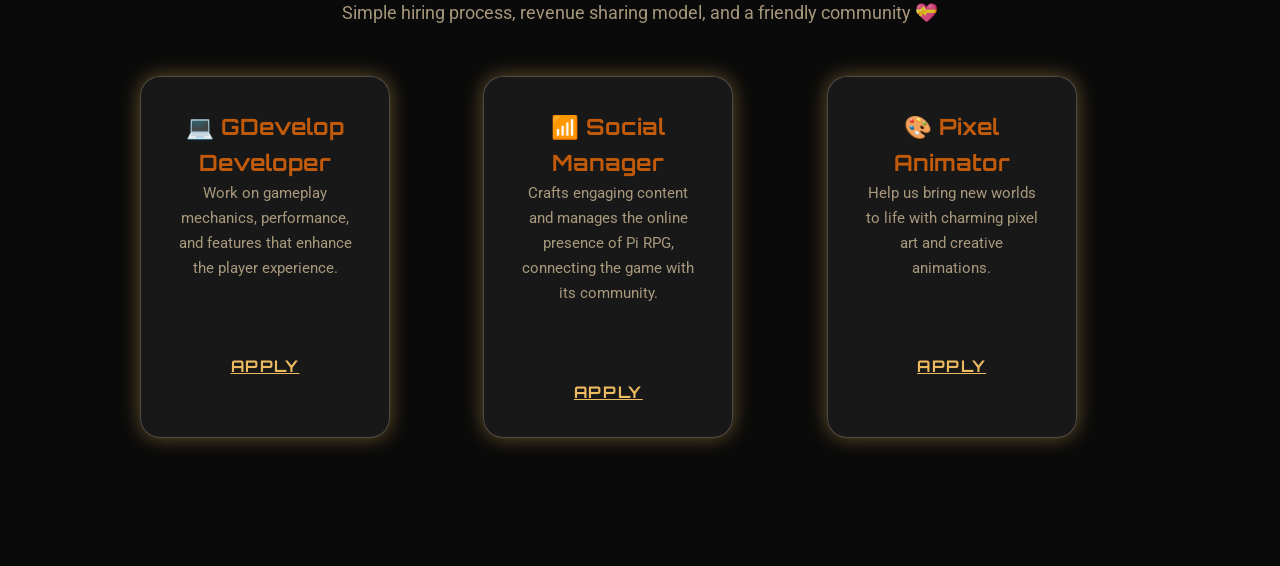
==== commit dab16ed9: "new website" ====
--- a/index.html
+++ b/index.html
@@ -22,13 +22,13 @@
   <link rel="stylesheet" href="css/scroll-banner.css" />
 </head>
 <body>
-
+<div id="scroll-banner-container"></div>
   <!-- HERO -->
   <section class="hero">
   <div class="hero-content">
     <img src="assets/LogoPi2.png" alt="Pi RPG Logo" class="hero-logo">
     <p>A pixel-art RPG where every choice matters. Explore, fight, and uncover the mysteries of a 16px world.</p>
-    <button class="btn-prototype" id="playBtn">Prototype</button>
+    <a class="btn-prototype" id="button" href="Game2/index.html" target="_blank" rel="noopener">Prototype</a>
   </div>
 </section>
 
@@ -91,22 +91,8 @@
 
   </section>
 
-<section class="learn-more-banner">
-  <div class="learn-banner-content">
-    <h2>Want to Dive Deeper?</h2>
-    <p>Explore hidden lore, behind-the-scenes secrets & exclusive updates!</p>
-  </div>
-  <button class="btn-primary" onclick="window.location.href='roadmap.html'">
-    Learn More →
-  </button>
-</section>
 
 
-  <!-- Game modal window -->
-  <div class="game-modal" id="gameModal">
-    <iframe src="Game2/index.html" allowfullscreen></iframe>
-    <button class="close-btn" id="closeBtn">Close</button>
-  </div>
 
   <script src="js/main.js"></script>
 
@@ -121,7 +107,6 @@
       })
       .catch(error => console.error('Error loading bestiary:', error));
   </script>
-<div id="scroll-banner-container"></div>
 <script src="js/scroll-banner.js"></script>
 
 </body>
--- a/css/styles.css
+++ b/css/styles.css
@@ -26,7 +26,7 @@
 /* === Hero === */
 .hero {
   height: 100vh;
-  background: linear-gradient(var(--color-gradient-hero1), var(--color-gradient-hero2)), url('../assets/3.webp') center/cover no-repeat;
+  background: linear-gradient(var(--color-gradient-hero1), var(--color-gradient-hero2)), url('../assets/bg_exchange.png') center/cover no-repeat;
   display: flex;
   flex-direction: column;
   justify-content: center;
@@ -372,3 +372,87 @@
 .btn-social.reddit:hover { background-color: #FF4500; color: white; }
 .btn-social.instagram:hover { background: radial-gradient(circle at 30% 107%, #fdf497 0%, #fdf497 5%, #fd5949 45%, #d6249f 60%, #285AEB 90%); color: white; }
 .btn-social.tiktok:hover { background-color: #69C9D0; color: white; }
+
+/* Scoped overrides for bourse.html to avoid Tailwind collisions */
+.bourse-page {
+  background: var(--color-bg-main);
+  color: var(--color-text-light);
+  font-family: 'Roboto', sans-serif;
+  padding: 2rem;
+  min-height: 100vh;
+}
+
+/* replace common Tailwind utility classes used in bourse.html */
+.bourse-page .bg-white {
+  background: var(--color-bg-card) !important;
+  color: var(--color-text-light) !important;
+}
+.bourse-page .p-6 { padding: 1.5rem !important; }
+.bourse-page .rounded-2xl { border-radius: 1rem !important; }
+.bourse-page .shadow-lg { box-shadow: 0 12px 30px rgba(0,0,0,0.5) !important; }
+
+.bourse-page h1 {
+  color: var(--color-primary);
+  font-size: 2.25rem;
+  text-align: center;
+  margin-bottom: 1.5rem;
+  font-weight: 700;
+}
+
+/* Balance box (kept visually consistent with site) */
+.bourse-page #soldeContainer > div {
+  background: var(--color-bg-glass);
+  color: var(--color-primary);
+  padding: 0.6rem 1rem;
+  border-radius: 16px;
+  box-shadow: 0 8px 20px rgba(0,0,0,0.45);
+  font-weight: 700;
+  display: flex;
+  align-items: center;
+  gap: 0.5rem;
+}
+
+/* Faucet button uses existing .btn-primary; ensure spacing under balance */
+.bourse-page #faucetBtn { margin-top: 0.5rem; }
+
+/* Market & Inventory panels: replace Tailwind layout look with site cards */
+.bourse-page .bg-white > h2,
+.bourse-page .bg-white > h2 { color: var(--color-primary); }
+
+.bourse-page .market-card {
+  background: var(--color-bg-feature);
+  color: var(--color-text-light);
+  border-radius: 14px;
+  padding: 1.25rem;
+  box-shadow: 0 8px 24px rgba(0,0,0,0.45);
+  transition: transform 0.2s ease, box-shadow 0.2s ease;
+}
+.bourse-page .market-card:hover { transform: translateY(-6px); box-shadow: 0 12px 36px rgba(0,0,0,0.55); }
+
+/* Buttons: make sure .btn-secondary matches dialog look */
+.bourse-page .btn-secondary {
+  background: url('../assets/DialogBox.png') center center / 100% 100% no-repeat;
+  color: var(--color-text-white);
+  border: none;
+  border-radius: 12px;
+  background-color: transparent;
+  min-width: 140px;
+  min-height: 48px;
+  padding: 0.8rem 1.2rem;
+  font-family: 'Orbitron', sans-serif;
+  font-weight: 700;
+  text-transform: uppercase;
+  letter-spacing: 0.08em;
+  cursor: pointer;
+  transition: filter 0.18s, transform 0.18s;
+}
+
+/* small helper for inline pi icon formatting */
+.bourse-page .pi-icon { width: 1.2rem; height: 1.2rem; vertical-align: middle; margin-left: 0.3rem; }
+
+/* Responsive tweaks inside scoped page */
+@media (max-width: 768px) {
+  .bourse-page { padding: 1rem; }
+  .bourse-page h1 { font-size: 1.6rem; }
+}
+
--- a/css/scroll-banner.css
+++ b/css/scroll-banner.css
@@ -0,0 +1,76 @@
+.game-header {
+  position: fixed; /* force sticky behavior */
+  top: 0;
+  left: 0;
+  width: 100%;
+  display: flex;
+  justify-content: space-between;
+  align-items: center;
+  padding: 1rem 2rem;
+  background: var(--color-bg-glass);
+  backdrop-filter: blur(6px);
+  -webkit-backdrop-filter: blur(6px);
+  border-bottom: 1px solid var(--color-border-glass);
+  box-shadow: 0 4px 20px var(--color-shadow-glass);
+  z-index: 9999;
+  gap: 1rem;
+  color: var(--color-primary);
+  text-shadow: 0 0 6px var(--color-accent);
+}
+
+/* Padding to prevent content hiding under fixed header */
+.main-content {
+  padding-top: 100px; /* header height */
+}
+
+/* Logo + Title */
+.logo-title {
+  display: flex;
+  align-items: center;
+  gap: 0.8rem;
+}
+.logo img {
+  height: 60px;
+  width: auto;
+  cursor: pointer;
+  transition: transform 0.3s;
+}
+.logo img:hover { transform: scale(1.1) rotate(-5deg); }
+h1 {
+  font-family: 'Orbitron', sans-serif;
+  font-weight: 700;
+  font-size: 2rem;
+  margin: 0;
+  color: var(--color-primary);
+  letter-spacing: 1px;
+  text-shadow: 0 0 2px var(--color-accent);
+}
+
+/* Menu buttons */
+.menu { display: flex; gap: 1rem; }
+.menu .btn-primary {
+  padding: 0.7em 1.8em;
+  font-size: 0.95rem;
+  font-weight: 700;
+  text-transform: uppercase;
+  background: url('../assets/DialogBox.png') center/100% 100% no-repeat;
+  color: #ecba60;
+  border: none;
+  border-radius: 12px;
+  cursor: pointer;
+  transition: filter 0.2s, transform 0.2s;
+}
+.menu .btn-primary:hover,
+.menu .btn-primary:focus {
+  filter: brightness(1.1) drop-shadow(0 0 8px var(--color-primary-light));
+  transform: scale(1.05);
+  outline: none;
+  color: #fff;
+}
+
+/* Responsive */
+@media (max-width: 768px) {
+  .game-header { flex-direction: column; align-items: flex-start; padding: 1rem; }
+  .menu { width: 100%; justify-content: space-around; margin-top: 0.5rem; }
+  .menu .btn-primary { padding: 0.6em 1.2em; font-size: 0.9rem; }
+}
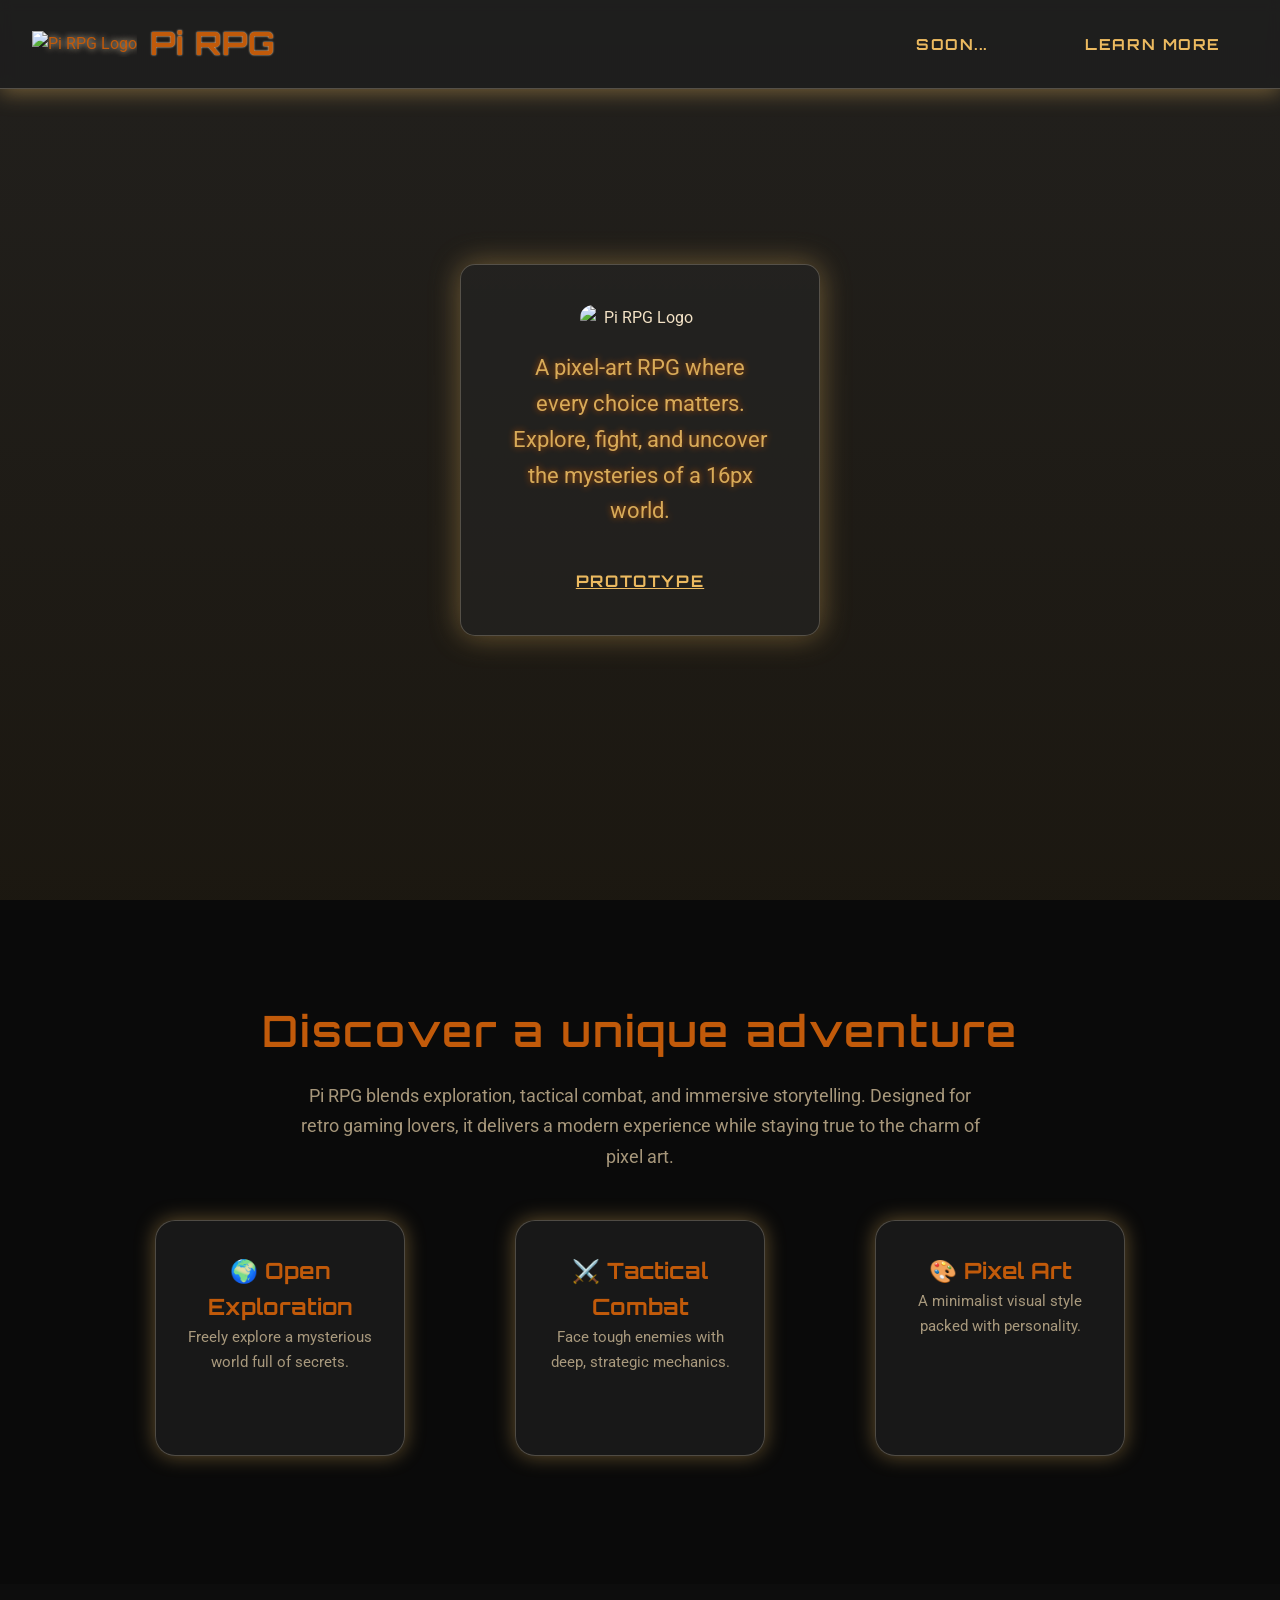
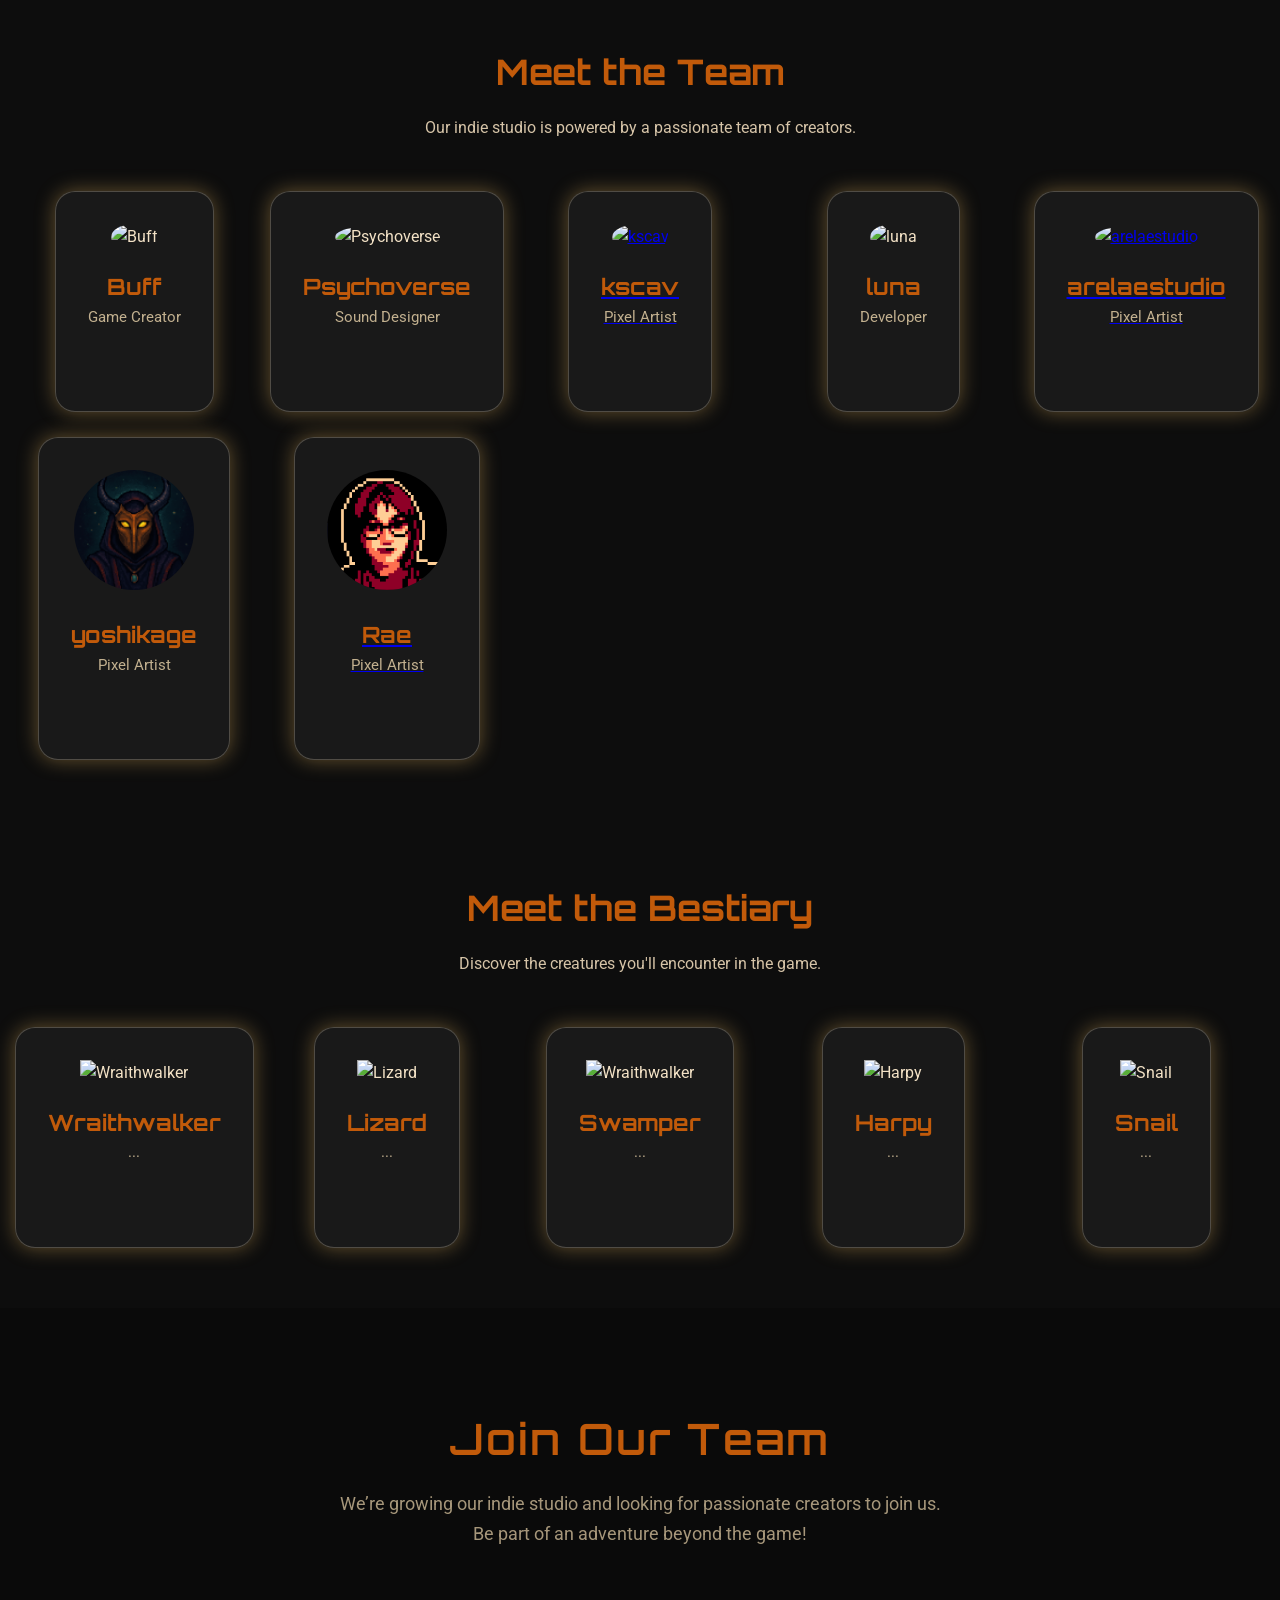
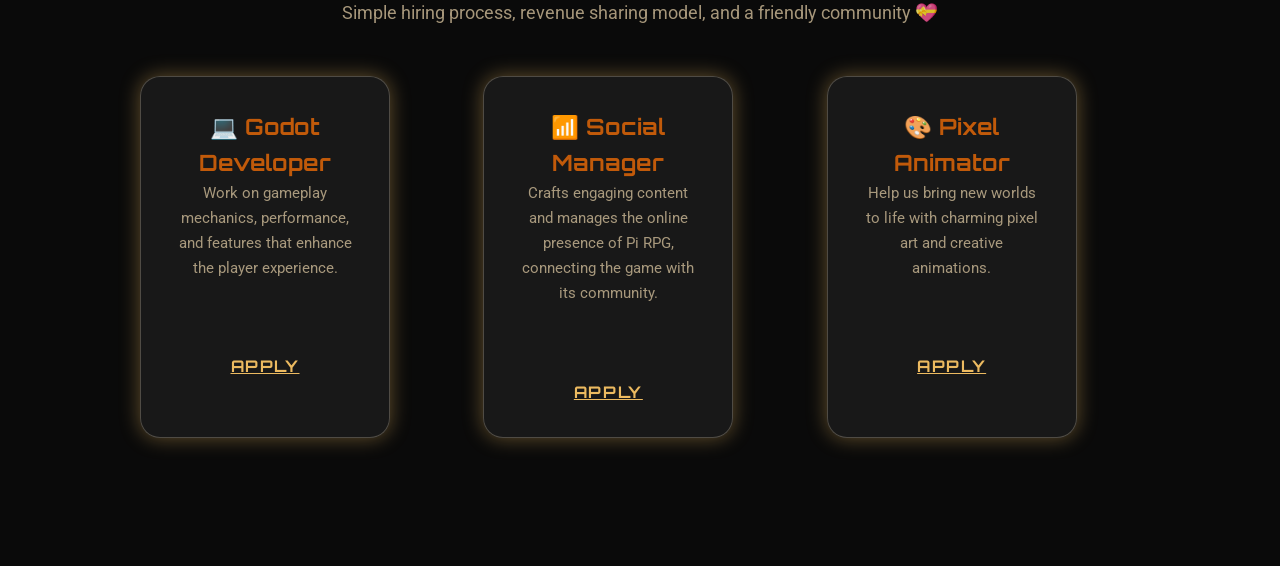
==== commit cc2412ed: "e" ====
--- a/index.html
+++ b/index.html
@@ -69,7 +69,7 @@
 
     <div class="job-cards">
             <div class="team-card">
-        <h3>💻 GDevelop Developer</h3>
+        <h3>💻 Godot Developer</h3>
         <p>Work on gameplay mechanics, performance, and features that enhance the player experience.</p>
         <br>
         <a href="https://discord.gg/mexYcAFEc9" target="_blank" class="btn-secondary">Apply</a>
